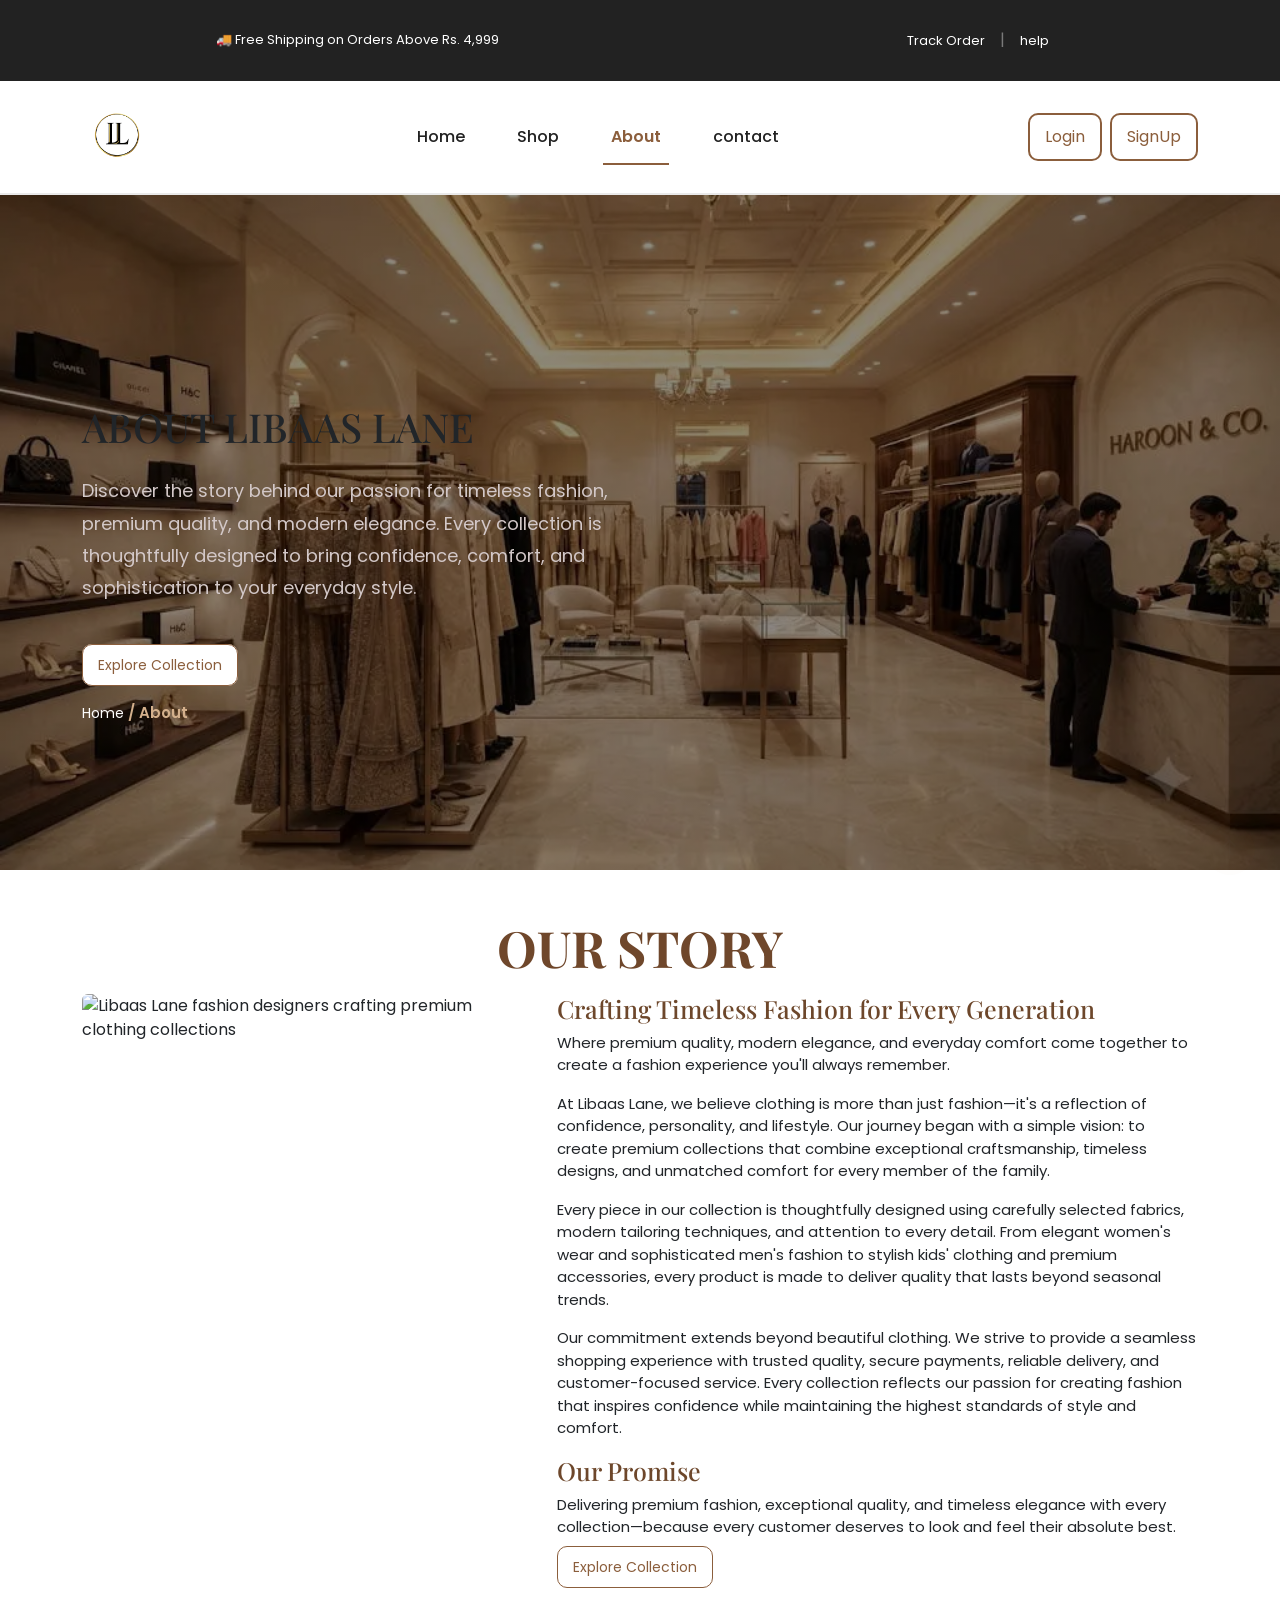
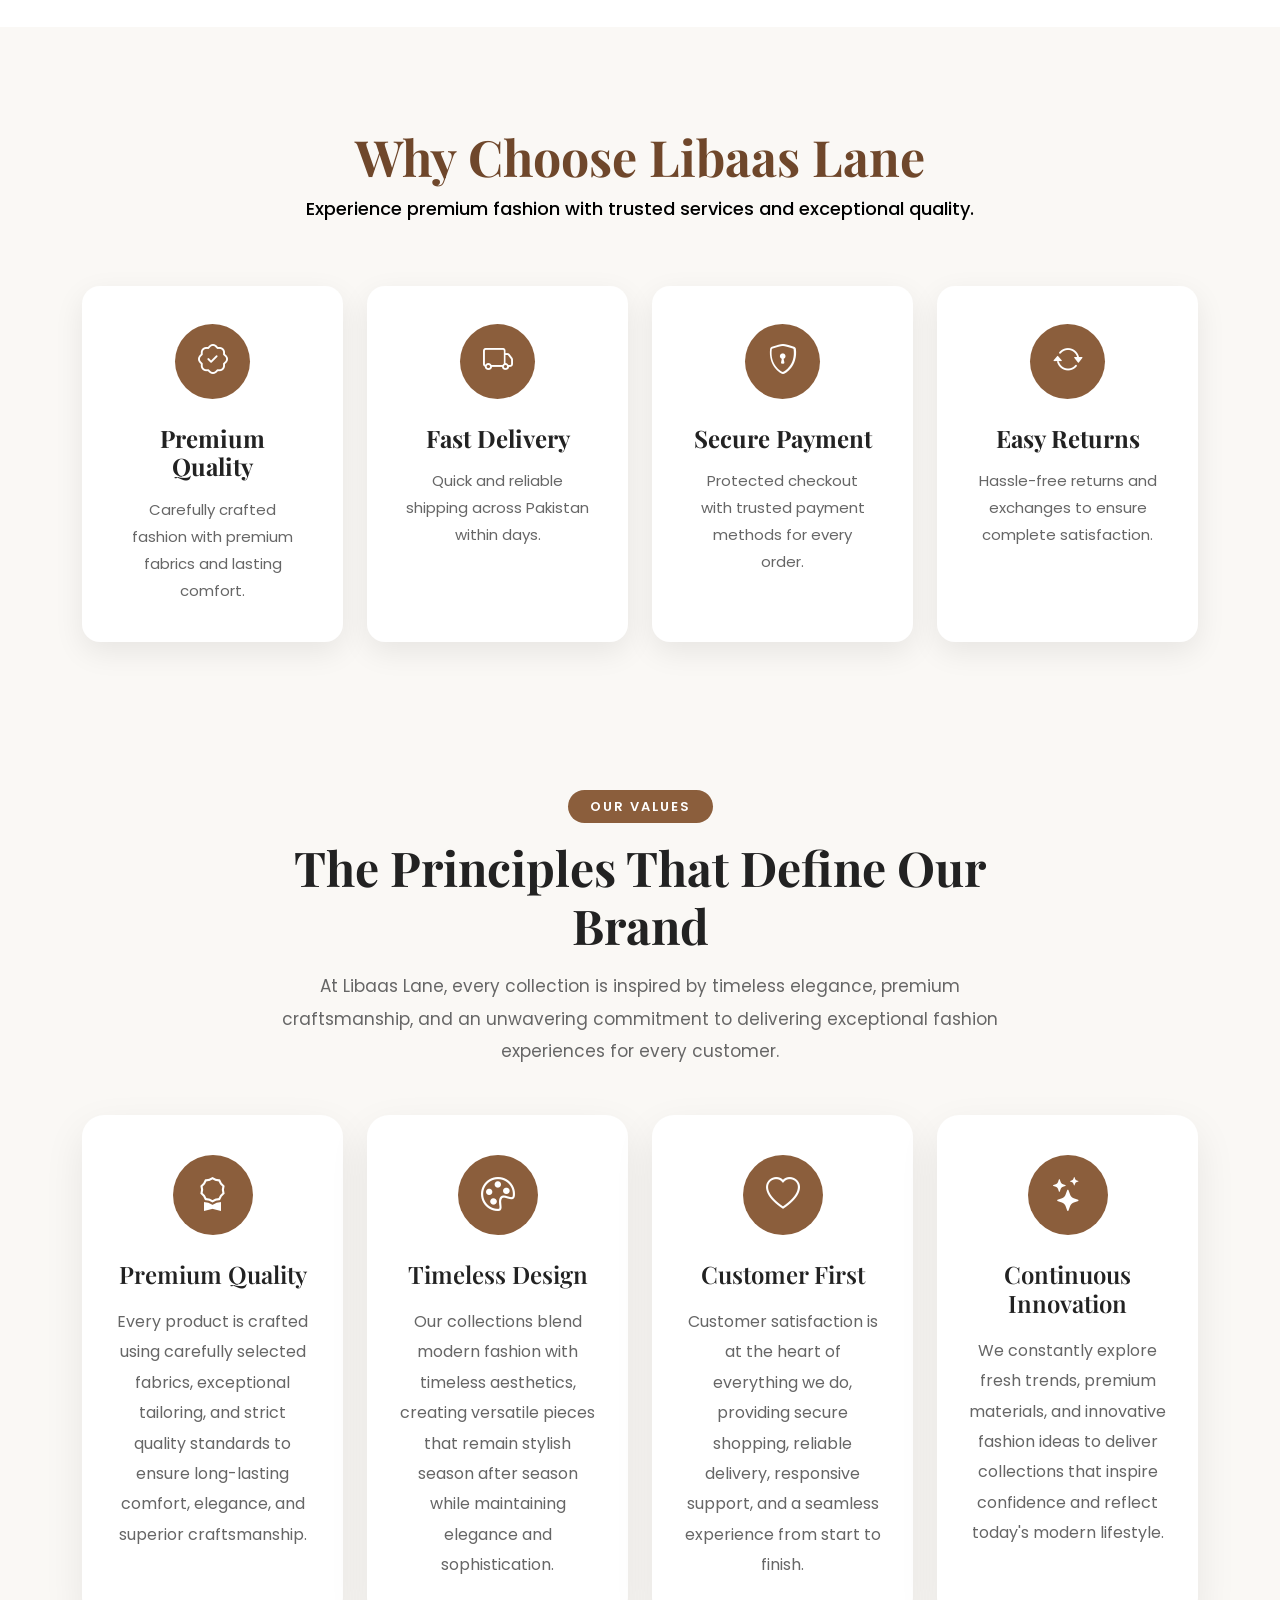
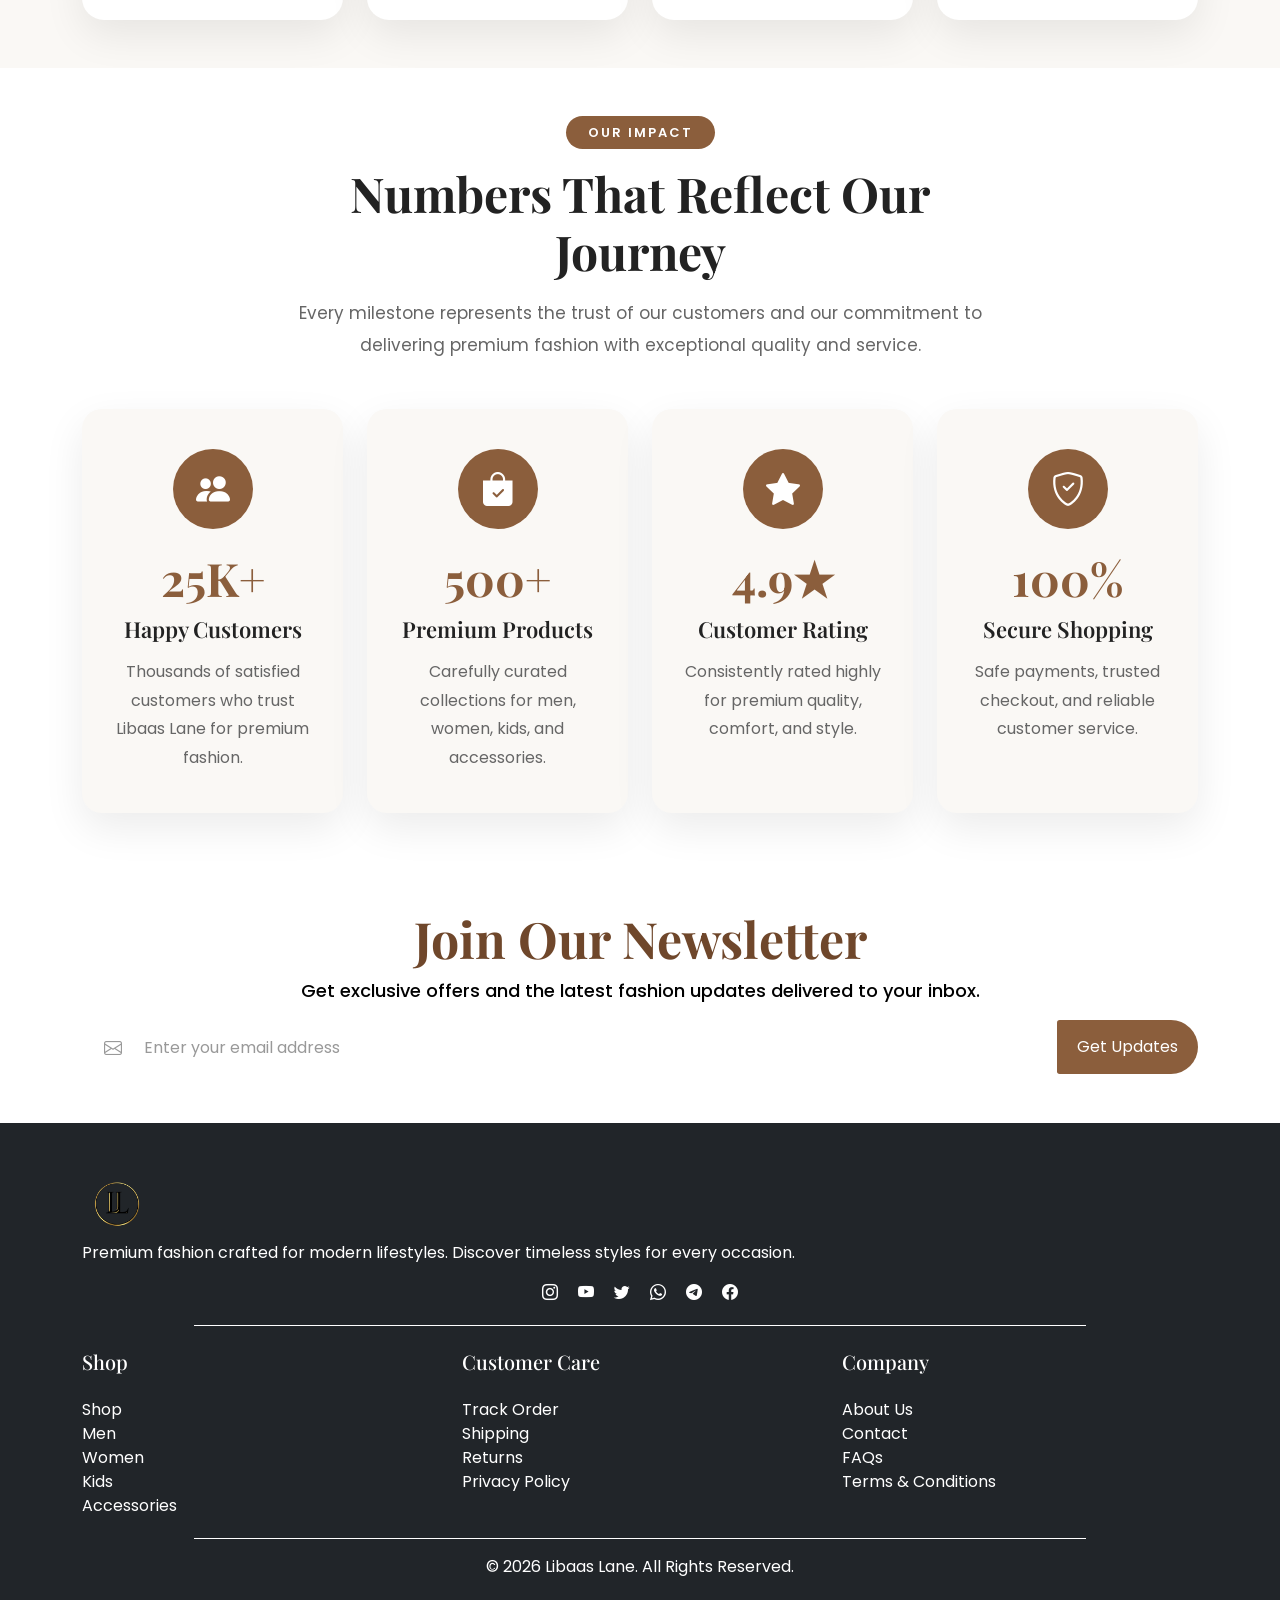
==== about.html @ 7b9d396a "steps Component Y" ====
<!DOCTYPE html>
<html lang="en">

<head>
    <meta charset="UTF-8">
    <meta name="viewport" content="width=device-width, initial-scale=1.0">
    <title>About Us | Libaas Lane - Premium Fashion Story</title>
    <meta name="description"
        content="Learn the story behind Libaas Lane - our commitment to premium quality, timeless design, and exceptional fashion for men, women, and kids.">
    <meta name="robots" content="index, follow">
    <link rel="canonical" href="https://www.libaaslane.com/about.html">

    <!-- Open Graph -->
    <meta property="og:type" content="website">
    <meta property="og:site_name" content="Libaas Lane">
    <meta property="og:title" content="About Us | Libaas Lane - Premium Fashion Story">
    <meta property="og:description"
        content="Learn the story behind Libaas Lane - our commitment to premium quality, timeless design, and exceptional fashion for men, women, and kids.">
    <meta property="og:url" content="https://www.libaaslane.com/about.html">
    <meta property="og:image" content="https://www.libaaslane.com/images/about-story.jpg">

    <!-- Twitter Card -->
    <meta name="twitter:card" content="summary_large_image">
    <meta name="twitter:title" content="About Us | Libaas Lane - Premium Fashion Story">
    <meta name="twitter:description"
        content="Learn the story behind Libaas Lane - our commitment to premium quality, timeless design, and exceptional fashion.">
    <meta name="twitter:image" content="https://www.libaaslane.com/images/about-story.jpg">

    <meta name="theme-color" content="#8B5E3C">

    <link rel="preconnect" href="https://fonts.googleapis.com">
    <link rel="preconnect" href="https://fonts.gstatic.com" crossorigin>
    <link rel="preconnect" href="https://cdn.jsdelivr.net">
    <link rel="preconnect" href="https://code.jquery.com">
    <link rel="shortcut icon" href="images/favicon.webp" type="image/webp">


    <link rel="preload" href="bootstrap/bootstrap.min.css" as="style" onload="this.onload=null;this.rel='stylesheet'">

    <link rel="preload" href="css/style.css" as="style" onload="this.onload=null;this.rel='stylesheet'">

    <link rel="preload" href="css/media.css" as="style" onload="this.onload=null;this.rel='stylesheet'">

    <link rel="preload" href="https://cdn.jsdelivr.net/npm/bootstrap-icons@1.13.1/font/bootstrap-icons.min.css"
        as="style" onload="this.onload=null;this.rel='stylesheet'">

    <noscript>
        <link rel="stylesheet" href="bootstrap/bootstrap.min.css">
        <link rel="stylesheet" href="css/style.css">
        <link rel="stylesheet" href="css/media.css">
        <link rel="stylesheet" href="https://cdn.jsdelivr.net/npm/bootstrap-icons@1.13.1/font/bootstrap-icons.min.css">
    </noscript>
    <link
        href="https://fonts.googleapis.com/css2?family=Playfair+Display:wght@600;700;800&family=Poppins:wght@300;400;500;600;700&display=swap"
        rel="stylesheet">

    <script type="application/ld+json">
    {
      "@context": "https://schema.org",
      "@type": "BreadcrumbList",
      "itemListElement": [
        { "@type": "ListItem", "position": 1, "name": "Home", "item": "https://www.libaaslane.com/index.html" },
        { "@type": "ListItem", "position": 2, "name": "About", "item": "https://www.libaaslane.com/about.html" }
      ]
    }
    </script>
</head>

<body>
    <header>
        <div class="container-fluid topbar">
            <div class="row">
                <div class="col-12">
                    <div class="d-flex justify-content-around align-items-center">
                        <div>
                            <p>🚚 Free Shipping on Orders Above Rs. 4,999</p>
                        </div>
                        <div>
                            <a href="#">Track Order</a><span>|</span><a href="#">help</a>
                        </div>
                    </div>
                </div>
            </div>
        </div>
        <nav class="navbar navbar-expand-lg py-3 navbar-light">
            <div class="container">
                <a class="navbar-brand" href="#hero">
                    <img width="600" height="600" src="images/logo.webp" loading="eager" fetchpriority="high"
                        decoding="async" alt="Libaas Lane logo" class="logo">
                </a>
                <button class="navbar-toggler" type="button" data-bs-target="#menu" data-bs-toggle="collapse"
                    aria-controls="menu" aria-expanded="false" aria-label="Toggle navigation">
                    <span class="navbar-toggler-icon"></span>
                </button>
                <div class="collapse navbar-collapse" id="menu">
                    <ul class="navbar-nav mx-auto">
                        <li class="nav-item"><a class="nav-link nav-a" href="index.html">Home</a></li>
                        <li class="nav-item"><a class="nav-link nav-a" href="Shop.html">Shop</a></li>
                        <li class="nav-item"><a class="nav-link nav-a active" href="about.html">About</a></li>
                                       <li class="nav-item"><a class="nav-link nav-a" href="contact.html">contact</a></li>

                    </ul>
                                        <div class="d-flex gap-2 mt-lg-0 mt-3">
                        <button data-bs-target="#login" data-bs-toggle="modal" type="button"
                            class="btn-outline">Login</button>
                        <button data-bs-target="#signup" data-bs-toggle="modal" type="button"
                            class="btn-outline">SignUp</button>
                    </div>
                </div>
            </div>
        </nav>
    </header>
    <section class="about-hero-sec" id="hero">
        <div class="about-hero-bg  container-fluid">
            <div class="container">
                <div class="row">
                    <div class="col-lg-6 col-12 mt-md-5 text-lg-start text-center">
                        <h1 class="mt-md-3">ABOUT LIBAAS LANE</h1>
                        <p class="mt-md-4 text-black">
                            Discover the story behind our passion for timeless fashion, premium quality, and modern
                            elegance. Every collection is thoughtfully designed to bring confidence, comfort, and
                            sophistication to your everyday style.</p>
                        <div class="gap-4 mt-md-5 mb-lg-4">
                            <a href="shop.html#products" class="excoll">Explore Collection</a>
                        </div>
                        <div class="mt-3">
                            <a href="index.html" class="text-white">Home</a>
                            <span class="bshop">/</span>
                            <span class="active bshop">About</span>
                        </div>
                    </div>
                </div>
            </div>
        </div>
    </section>
    <section class="about-story container-fluid py-5">
        <div class="container">
            <div class="row">
                <div class="col-12">
                    <h2 class="sec-h mb-3">OUR STORY</h2>
                </div>
            </div>
            <div class="row g-4">
                <div class="col-md-5 col-12">
                    <div>
                        <img width="600" height="600" src="images/about-story.jpg" loading="lazy" decoding="async"
                            class="img-fluid rounded-2"
                            alt="Libaas Lane fashion designers crafting premium clothing collections">
                    </div>
                </div>
                <div class="col-md-7 col-12 about-story-text text-md-start text-center">
                    <h3>Crafting Timeless Fashion for Every Generation</h3>
                    <p>Where premium quality, modern elegance, and everyday comfort come together to create a fashion
                        experience you'll always remember.</p>
                    <p class="about-story-para-1 mb-3">At Libaas Lane, we believe clothing is more than just
                        fashion—it's a reflection of confidence, personality, and lifestyle. Our journey began with a
                        simple vision: to create premium collections that combine exceptional craftsmanship, timeless
                        designs, and unmatched comfort for every member of the family.</p>
                    <p class="about-story-para-2 mb-3">Every piece in our collection is thoughtfully designed using
                        carefully selected fabrics, modern tailoring techniques, and attention to every detail. From
                        elegant women's wear and sophisticated men's fashion to stylish kids' clothing and premium
                        accessories, every product is made to deliver quality that lasts beyond seasonal trends.</p>
                    <p class="about-story-para-3 mb-3">Our commitment extends beyond beautiful clothing. We strive to
                        provide a seamless shopping experience with trusted quality, secure payments, reliable delivery,
                        and customer-focused service. Every collection reflects our passion for creating fashion that
                        inspires confidence while maintaining the highest standards of style and comfort.</p>
                    <div class="high-about-story">
                        <h3>Our Promise</h3>
                        <p>Delivering premium fashion, exceptional quality, and timeless elegance with every
                            collection—because every customer deserves to look and feel their absolute best.</p>
                        <a class="excoll" href="Shop.html#products">Explore Collection</a>
                    </div>
                </div>
            </div>
        </div>
    </section>
    <section class="container-fluid w-c-us">
        <div class="container">

            <div class="row">
                <div class="col-12 text-center mb-5">
                    <h2 class="sec-h">Why Choose Libaas Lane</h2>
                    <p class="sec-sbt">
                        Experience premium fashion with trusted services and exceptional quality.
                    </p>
                </div>
            </div>

            <div class="row gx-4">

                <div class="col-lg-3 col-md-6 col-12">
                    <div class="card why-card h-100">
                        <div class="card-body">
                            <div class="icon-box">
                                <i class="bi bi-patch-check"></i>
                            </div>
                            <h3 class="card-title">Premium Quality</h3>
                            <p class="card-text">
                                Carefully crafted fashion with premium fabrics and lasting comfort.
                            </p>
                        </div>
                    </div>
                </div>

                <div class="col-lg-3 col-md-6 col-12">
                    <div class="card why-card h-100">
                        <div class="card-body">
                            <div class="icon-box">
                                <i class="bi bi-truck"></i>
                            </div>
                            <h3 class="card-title">Fast Delivery</h3>
                            <p class="card-text">
                                Quick and reliable shipping across Pakistan within days.
                            </p>
                        </div>
                    </div>
                </div>

                <div class="col-lg-3 col-md-6 col-12">
                    <div class="card why-card h-100">
                        <div class="card-body">
                            <div class="icon-box">
                                <i class="bi bi-shield-lock"></i>
                            </div>
                            <h3 class="card-title">Secure Payment</h3>
                            <p class="card-text">
                                Protected checkout with trusted payment methods for every order.
                            </p>
                        </div>
                    </div>
                </div>

                <div class="col-lg-3 col-md-6 col-12">
                    <div class="card why-card h-100">
                        <div class="card-body">
                            <div class="icon-box">
                                <i class="bi bi-arrow-repeat"></i>
                            </div>
                            <h3 class="card-title">Easy Returns</h3>
                            <p class="card-text">
                                Hassle-free returns and exchanges to ensure complete satisfaction.
                            </p>
                        </div>
                    </div>
                </div>

            </div>

        </div>
    </section>
    <!-- =========================
        OUR VALUES
========================= -->

    <section class="our-values py-5">

        <div class="container">

            <!-- Heading -->

            <div class="row mb-5 text-center">

                <div class="col-lg-8 mx-auto">

                    <span class="badge values-badge">
                        OUR VALUES
                    </span>

                    <h2 class="values-heading mt-3">
                        The Principles That Define Our Brand
                    </h2>

                    <p class="values-text mt-3">
                        At Libaas Lane, every collection is inspired by timeless elegance,
                        premium craftsmanship, and an unwavering commitment to delivering
                        exceptional fashion experiences for every customer.
                    </p>

                </div>

            </div>

            <!-- Cards -->

            <div class="row g-4">

                <!-- Card 1 -->

                <div class="col-lg-3 col-md-6">

                    <div class="value-card text-center h-100">

                        <div class="value-icon">
                            <i class="bi bi-award"></i>
                        </div>

                        <h4>
                            Premium Quality
                        </h4>

                        <p>
                            Every product is crafted using carefully selected fabrics,
                            exceptional tailoring, and strict quality standards to ensure
                            long-lasting comfort, elegance, and superior craftsmanship.
                        </p>

                    </div>

                </div>

                <!-- Card 2 -->

                <div class="col-lg-3 col-md-6">

                    <div class="value-card text-center h-100">

                        <div class="value-icon">
                            <i class="bi bi-palette"></i>
                        </div>

                        <h4>
                            Timeless Design
                        </h4>

                        <p>
                            Our collections blend modern fashion with timeless aesthetics,
                            creating versatile pieces that remain stylish season after season
                            while maintaining elegance and sophistication.
                        </p>

                    </div>

                </div>

                <!-- Card 3 -->

                <div class="col-lg-3 col-md-6">

                    <div class="value-card text-center h-100">

                        <div class="value-icon">
                            <i class="bi bi-heart"></i>
                        </div>

                        <h4>
                            Customer First
                        </h4>

                        <p>
                            Customer satisfaction is at the heart of everything we do,
                            providing secure shopping, reliable delivery, responsive support,
                            and a seamless experience from start to finish.
                        </p>

                    </div>

                </div>

                <!-- Card 4 -->

                <div class="col-lg-3 col-md-6">

                    <div class="value-card text-center h-100">

                        <div class="value-icon">
                            <i class="bi bi-stars"></i>
                        </div>

                        <h4>
                            Continuous Innovation
                        </h4>

                        <p>
                            We constantly explore fresh trends, premium materials, and
                            innovative fashion ideas to deliver collections that inspire
                            confidence and reflect today's modern lifestyle.
                        </p>

                    </div>

                </div>

            </div>

        </div>

    </section>
    <section class="stats-sec py-5">

        <div class="container">

            <div class="row mb-5 text-center">

                <div class="col-lg-8 mx-auto">

                    <span class="badge stats-badge">
                        OUR IMPACT
                    </span>

                    <h2 class="stats-heading mt-3">
                        Numbers That Reflect Our Journey
                    </h2>

                    <p class="stats-text mt-3">
                        Every milestone represents the trust of our customers and our commitment
                        to delivering premium fashion with exceptional quality and service.
                    </p>

                </div>

            </div>

            <div class="row g-4">

                <!-- Card 1 -->

                <div class="col-lg-3 col-md-6">

                    <div class="stats-card text-center">

                        <i class="bi bi-people-fill"></i>

                        <h2>25K+</h2>

                        <h5>Happy Customers</h5>

                        <p>
                            Thousands of satisfied customers who trust Libaas Lane for premium fashion.
                        </p>

                    </div>

                </div>

                <!-- Card 2 -->

                <div class="col-lg-3 col-md-6">

                    <div class="stats-card text-center">

                        <i class="bi bi-bag-check-fill"></i>

                        <h2>500+</h2>

                        <h5>Premium Products</h5>

                        <p>
                            Carefully curated collections for men, women, kids, and accessories.
                        </p>

                    </div>

                </div>

                <!-- Card 3 -->

                <div class="col-lg-3 col-md-6">

                    <div class="stats-card text-center">

                        <i class="bi bi-star-fill"></i>

                        <h2>4.9★</h2>

                        <h5>Customer Rating</h5>

                        <p>
                            Consistently rated highly for premium quality, comfort, and style.
                        </p>

                    </div>

                </div>

                <!-- Card 4 -->

                <div class="col-lg-3 col-md-6">

                    <div class="stats-card text-center">

                        <i class="bi bi-shield-check"></i>

                        <h2>100%</h2>

                        <h5>Secure Shopping</h5>

                        <p>
                            Safe payments, trusted checkout, and reliable customer service.
                        </p>

                    </div>

                </div>

            </div>

        </div>

    </section>
    <section class="container-fluid newsletter py-5">
        <div class="container">
            <div class="row">
                <div class="col-12">
                    <h2 class="sec-h">Join Our Newsletter</h2>
                    <p class="sec-sbt">Get exclusive offers and the latest
                        fashion updates delivered to your inbox.</p>
                </div>
            </div>
            <div class="row">
                <div class="col-12 text-center">
                    <div class="newsletter-input">
                        <form action="#">
                            <i class="bi bi-envelope" aria-hidden="true"></i>
                            <input type="email" name="email" id="newsletteremail"
                                placeholder="Enter your email address">
                            <button type="submit">Get Updates</button>
                        </form>
                    </div>
                </div>
            </div>
        </div>
    </section>
    <!-- Back To Top Button -->
    <button id="backToTop" type="button" aria-label="Back to top">
        <i class="bi bi-arrow-up" aria-hidden="true"></i>
    </button>
    <footer class="container-fluid foot py-5 bg-dark">
        <div class="container">
            <div class="row align-items-center">
                <div class="col-12">
                    <img width="600" height="600" fetchpriority="high" loading="eager" decoding="async" src="images/logo.webp" class="logo"
                        alt="Libaas Lane logo">
                </div>
                <div class="col-12">
                    <p class="text-white">Premium fashion crafted for modern lifestyles.
                        Discover timeless styles for every occasion.</p>
                </div>
                <div class="col-12 text-center">
                    <i class="bi bi-instagram text-white mx-2" aria-hidden="true"></i>
                    <i class="bi bi-youtube text-white mx-2" aria-hidden="true"></i>
                    <i class="bi bi-twitter text-white mx-2" aria-hidden="true"></i>
                    <i class="bi bi-whatsapp text-white mx-2" aria-hidden="true"></i>
                    <i class="bi bi-telegram text-white mx-2" aria-hidden="true"></i>
                    <i class="bi bi-facebook text-white mx-2" aria-hidden="true"></i>
                </div>

            </div>
            <div class="hr"></div>
            <div class="row">
                <div class="col-lg-4 col-md-6 col-12 text-md-start text-center">
                    <div class="foot-main text-white mt-4">
                        <h5 class="mb-4">Shop</h5>
                        <a href="Shop.html" class="nav-link">Shop</a>
                        <a href="Shop.html#men" class="nav-link">Men </a>
                        <a href="Shop.html#women" class="nav-link">Women </a>
                        <a href="Shop.html#kids" class="nav-link">Kids </a>
                        <a href="Shop.html#accessories" class="nav-link">Accessories </a>
                    </div>
                </div>
                <div class="col-lg-4 col-md-6 col-12 text-md-start text-center">
                    <div class="foot-main text-white mt-4">
                        <h5 class="mb-4">Customer Care</h5>
                        <a href="#" class="nav-link">Track Order </a>
                        <a href="#" class="nav-link">Shipping </a>
                        <a href="#" class="nav-link">Returns </a>
                        <a href="#" class="nav-link">Privacy Policy </a>
                    </div>
                </div>
                <div class="col-lg-4 col-md-6 col-12 text-md-start text-center">
                    <div class="foot-main text-white mt-4">
                        <h5 class="mb-4">Company</h5>
                        <a href="about.html" class="nav-link">About Us</a>
                        <a href="contact.html" class="nav-link">Contact</a>
                        <a href="#" class="nav-link">FAQs</a>
                        <a href="#" class="nav-link">Terms & Conditions</a>
                    </div>
                </div>
            </div>
            <div class="hr"></div>
            <div class="row">
                <div class="col-12 text-white text-center mt-3">© 2026 Libaas Lane. All Rights Reserved.</div>
            </div>
        </div>
    </footer>
    <div class="modal" id="login">
        <div class="modal-dialog">
            <div class="modal-content">
                <div class="modal-header">
                    <h4 class="text-center modal-head">Login to Your Account </h4>
                    <button class="btn-close btn-login-close" data-bs-dismiss="modal" aria-label="Close"></button>
                </div>
                <div class="modal-body">
                    <div class="d-flex flex-column justify-content-center align-items-center">
                        <div>
                            <img width="600" height="600" fetchpriority="high" src="images/logo.webp" loading="eager" decoding="async"
                                alt="Libaas Lane logo" class="logo">
                        </div>
                        <h3 class="heading"> Welcome Back 👋</h3>
                        <p class="sbt">Sign in to continue shopping</p>
                    </div>
                    <form action="#">
                        <div class="mb-4">
                            <label for="email" class="form-label">Email Address</label>
                            <div class="input-group">
                                <span class="input-group-text"><i class="input-icon bi bi-envelope-fill"></i></span>
                                <input type="email" name="email" id="email" class="form-control"
                                    placeholder="your@email.com" required>
                            </div>
                        </div>
                        <div class="mb-4">
                            <label for="password" class="form-label">Password</label>
                            <div class="input-group">
                                <span class="input-group-text"><i class="input-icon bi bi-lock-fill"></i></span>
                                <input type="password" name="password" id="password" class="form-control"
                                    placeholder="***************" required>
                                <a href="#" class="input-group-text"><i class="input-icon bi bi-eye"></i></a>
                            </div>
                        </div>
                        <div class="loginline d-flex justify-content-between">
                            <div class="form-check mb-4 d-flex align-items-center gap-2">
                                <input type="checkbox" name="remember" id="remember" class="form-check-input">
                                <label for="remember" class="form-check-label">Remember me</label>
                            </div>
                            <a href="#" class="text-decoration-none">Forgot Password?</a>
                        </div>
                        <button class="w-100 mb-4 loginbtn" type="submit">Login</button>
                        <div class="d-flex justify-content-center"><span class="orline">────────────────</span>
                            <p class="or">OR</p> <span class="orline">────────────────</span>
                        </div>
                        <div class="">
                            <button class="w-100 mb-2 googlebtn position-relative"><i
                                    class="bi bi-google me-2 position-absolute google-icon"></i>Continue with <span
                                    class="google-1">G</span><span class="google-2">o</span><span
                                    class="google-3">o</span><span class="google-4">g</span><span
                                    class="google-5">l</span><span class="google-6">e</span></button>
                        </div>
                        <button class="w-100 mb-4 facebookbtn position-relative  btn btn-primary"><i
                                class="bi bi-facebook me-2 position-absolute facebook-icon"></i>Continue with
                            Facebook</button>
                        <div class="d-flex gap-2">
                            <p>Don't have an account?</p> <a class="text-decoration-none" href="#"
                                data-bs-toggle="modal" data-bs-target="#signup">Register</a>
                        </div>
                    </form>
                </div>
            </div>
        </div>
    </div>
    <div class="modal" id="signup">
        <div class="modal-dialog">
            <div class="modal-content">
                <div class="modal-header">
                    <h4 class="text-center modal-head">Register Your Account </h4>
                    <button class="btn-close btn-login-close" data-bs-dismiss="modal" aria-label="Close"></button>
                </div>
                <div class="modal-body">
                    <div class="d-flex flex-column justify-content-center align-items-center">
                        <div>
                            <img width="600" height="600" src="images/logo.webp" loading="eager" fetchpriority="high" decoding="async"
                                alt="Libaas Lane logo" class="logo">
                        </div>
                        <h3 class="heading">👤 Welcome to Libaas Lane</h3>
                        <p class="sbt">Create your account to start shopping.</p>
                    </div>
                    <form action="#">
                        <div class="mb-4">
                            <label for="name" class="form-label">Full Name</label>
                            <input type="text" name="name" id="name" class="form-control"
                                placeholder="Enter Your Full Name" required>
                        </div>
                        <div class="mb-4">
                            <label for="email1" class="form-label">Email Address</label>
                            <div class="input-group">
                                <span class="input-group-text"><i class="input-icon bi bi-envelope-fill"></i></span>
                                <input type="email" name="email" id="email1" class="form-control"
                                    placeholder="your@email.com" required>
                            </div>
                        </div>
                        <div class="mb-4">

                            <label for="password-signup" class="form-label">Password</label>

                            <div class="input-group">

                                <input type="password" name="password" id="password-signup" class="form-control"
                                    placeholder="Enter Your Password" required>

                                <a href="#" class="input-group-text"><i class="input-icon bi bi-eye"></i></a>

                            </div>

                            <label for="passwordconfirm" class="form-label">Password</label>

                            <div class="input-group">

                                <input type="password" name="password" id="passwordconfirm" class="form-control"
                                    placeholder="Re-enter Your Password" required>

                                <a href="#" class="input-group-text"><i class="input-icon bi bi-eye"></i></a>

                            </div>

                        </div>
                        <div class="loginline d-flex justify-content-between">
                            <div class="form-check mb-4 d-flex gap-2">
                                <input type="checkbox" name="remember" id="agree" class="form-check-input">
                                <label for="agree" class="form-check-label">I agree to the Terms & Conditions </label>
                            </div>
                            <a href="#" class="text-decoration-none">Forgot Password?</a>
                        </div>
                        <button class="w-100 mb-4 signupbtn" type="submit">Create Account</button>
                        <div class="d-flex justify-content-center"><span class="orline">──────</span>
                            <p class="or">OR Continue With</p> <span class="orline">──────</span>
                        </div>
                        <div>
                            <button class="w-100 mb-2 googlebtn position-relative"><i
                                    class="bi bi-google me-2 position-absolute google-icon"></i> Create Account <span
                                    class="google-1">G</span><span class="google-2">o</span><span
                                    class="google-3">o</span><span class="google-4">g</span><span
                                    class="google-5">l</span><span class="google-6">e</span></button>
                        </div>
                        <button class="w-100 mb-4 facebookbtn position-relative  btn btn-primary"><i
                                class="bi bi-facebook me-2 position-absolute facebook-icon"></i>Continue with
                            Facebook</button>
                        <div class="d-flex gap-2">
                            <p> Already have an account?</p> <a class="text-decoration-none" href="#"
                                data-bs-toggle="modal" data-bs-target="#login">Sign in</a>
                        </div>
                    </form>
                </div>
            </div>
        </div>
    </div>
    <script src="https://code.jquery.com/jquery-3.7.1.min.js"></script>
    <script defer src="bootstrap/bootstrap.bundle.min.js"></script>
    <script defer src="jquery.js"></script>
</body>

</html>
---- css/style.css ----
*{margin:0;padding:0;box-sizing:border-box}
@font-face {font-family: 'Poppins';src: url('../fonts/Poppins-Regular.woff2')format('woff2');font-display: swap !important;}
h1,h2,h3,h4,h5,h6{font-family:'Playfair Display',serif}
html{scrollbar-width:thin;scrollbar-color:#8B5E3C #ffff}
::-webkit-scrollbar-thumb{color:#8B5E3C;border-radius:20px}
body{font-family:'Poppins',sans-serif;overflow-x:hidden;width:100%}
.topbar{background-color:#222222;color:white;padding:15px 20px}
.topbar a{color:white;text-decoration:none;transition:.35s ease;padding:0 15px;font-size:13px}
.topbar p{margin-top:15px;font-size:13px}
.topbar span{color:rgba(255,255,255,0.4)}
.navbar{background:#fff;border-bottom:2px solid #EAEAEA}
.logo{width:70px;user-select:none}
.nav-a{position:relative}
.nav-a::after{content:"";position:absolute;left:0;bottom:-8px;width:0;height:2px;background:#8B5E3C;transition:.35s ease}
.nav-a:hover::after{width:100%}
.nav-a.active::after{width:100%}
.nav-a{font-family:"Poppins",sans-serif !important;font-size:16px !important;font-weight:500 !important;color:#222222 !important;margin:0 18px !important;transition:.35s ease !important}
.nav-a:hover{color:#8B5E3C !important}
.nav-a.active{color:#8B5E3C !important;font-weight:600 !important}
.btn-outline{color:#8B5E3C !important;border:2px solid #8B5E3C;padding:10px 15px;background-color:transparent;border-radius:10px;transition:.35s ease}
.btn-outline:hover{background-color:#8B5E3C !important;color:white !important}
.hero-sec{background-color:transparent}
.hero-bg{height: clamp(180px, 56.25vw, 675px); width: 100%; background-image:linear-gradient(rgba(0,0,0,.45),rgba(0,0,0,.45)),url("../images/hero.webp");padding-top:200px;background-position:center;background-repeat:no-repeat;background-size:cover;aspect-ratio:16 / 9}
.hero-bg span{color:#8B5E3C;font-size:14px;font-weight:600;letter-spacing:3px;text-transform:uppercase}
.hero-bg h2{font-size:60px;font-weight:700;color:#222222;line-height:1.1}
.hero-bg p{font-size:18px;color:#666666 !;line-height:1.8}
.about-hero-sec{background-color:transparent}
.about-hero-bg{height: clamp(180px, 56.25vw, 675px); width: 100%; background-image:linear-gradient(rgba(0,0,0,.45),rgba(0,0,0,.45)),url("../images/about-hero.webp");background-position:center;background-repeat:no-repeat;background-size:cover;min-height:50vh;display:flex;align-items:center}
.contact-hero-bg{height: clamp(180px, 56.25vw, 675px); width: 100%; background-image:linear-gradient(rgba(0,0,0,.45),rgba(0,0,0,.45)),url("../images/contact-hero.webp")}
.about-hero-bg h2{font-size:60px;font-weight:700;color:#ffffff;line-height:1.1}
.about-hero-bg p{font-size:18px;color:#d3c8c8 !important;line-height:1.8}
.shopnow{background-color:#8B5E3C;padding:10px 15px;border-radius:10px;border:none;color:#FFFFFF;transition:.35s ease}
.shopnow:hover{Background:#6F472B}
.shopnowindex{background-color:#8B5E3C;padding:10px 15px;border-radius:10px;border:none;color:#FFFFFF;transition:.35s ease}
.shopnowindex:hover{Background:#6F472B}
.excoll{background-color:transparent;border:1px solid #8B5E3C;background-color:white;color:#8B5E3C;padding:10px 15px !important;border-radius:10px;transition:.35s ease}
.excoll:hover{background-color:#8B5E3C;color:#FFFFFF}
.sec-h{font-size:50px;color:#6F472B;text-align:center;font-weight:700}
.sec-sbt{color:black;font-size:18px;font-weight:500;text-align:center}
@media (min-width:280px) and (max-width:767px){.sec-h{font-size:32px}
.sec-sbt{font-size:15px}
}
.s-b-c-main img{width:100%;height:auto;aspect-ratio:4/5;object-fit:cover;transition:.35s ease}
.s-b-c-main:hover img{transform:scale(1.08)}
@media (min-width:280px) and (max-width:540px){.s-b-c-main h3{font-size:12px}
.s-b-c-main p{font-size:11px}
}
.fp-card{overflow:hidden}
.fp-main{position:relative}
.fp-main img{width:100%;height:auto;aspect-ratio:1/1;object-fit:cover;transition:.35s ease}
.fp-card:hover img{transform:scale(1.08)}
.fp-b{position:absolute;top:15px;left:15px}
.product-card{overflow:hidden}
.product-main{position:relative}
.product-main img{width:100%;height:auto;aspect-ratio:1/1;object-fit:cover;transition:.35s ease}
.product-card:hover img{transform:scale(1.08)}
.product-b{position:absolute;top:15px;left:15px}
.whislist{position:absolute;top:15px;right:15px}
.adtocart{background-color:#8B5E3C;color:#FFFFFF;padding:10px 15px;border-radius:10px;border:none}
.adtocart:hover{background-color:#6F472B;color:#FFFFFF}
.padtocart{background-color:#8B5E3C;color:#FFFFFF;padding:10px 15px;border-radius:10px;border:none}
.padtocart:hover{background-color:#6F472B;color:#FFFFFF}
.fp-card h3{font-size:25px;margin-top:10px}
.product-card h3{font-size:20px;margin-top:10px}
.promo-banner{height: clamp(180px, 56.25vw, 675px); width: 100%; background-image:linear-gradient(rgba(0,0,0,.45),rgba(0,0,0,.45)),url("../images/banner.webp");background-position:center;background-repeat:no-repeat;background-size:cover;aspect-ratio:16 / 9;display:flex;align-items:center;justify-content:center;text-align:center}
.promo-content h2{font-family:"Playfair Display",serif;color:white;font-size:55px}
.promo-content p{color:white;font-size:18px}
.promo-btn{background:#8B5E3C;color:white;padding:12px 35px;border-radius:50px;text-decoration:none}
.w-c-us{padding:100px 0;background:#FAF8F5}
.why-card{border:none !important;border-radius:18px !important;padding:18px;width:100%;background:#FFFFFF;box-shadow:0 10px 30px rgba(0,0,0,.08);transition:.35s ease}
.why-card:hover{transform:translateY(-10px);box-shadow:0 20px 40px rgba(0,0,0,.12)}
.why-card .card-body{text-align:center;padding:20px}
.icon-box{width:75px;height:75px;background:#8B5E3C;border-radius:50%;display:flex;justify-content:center;align-items:center;margin:0 auto 25px;transition:.35s ease}
.why-card:hover .icon-box{background:#6F472B}
.icon-box i{color:#FFFFFF;font-size:30px}
.why-card .card-title{font-size:24px;font-weight:700;color:#222222;margin-bottom:15px}
.why-card .card-text{font-size:15px;color:#666666;line-height:1.8;margin:0}
.newsletter-input{position:relative;width:100%}
#newsletteremail{box-sizing: border-box; height:55px;border-radius:50px;width:100%;padding:0 60px;border:2px solid transparent;color:#222222}
#newsletteremail::placeholder{color:#999999}
#newsletteremail:focus{border-color:#D4B08C;box-shadow:0 0 0 4px rgba(139,94,60,.12);outline:none}
.newsletter-input i{position:absolute;left:22px;top:50%;transform:translateY(-50%);color:#999999;font-size:18px}
.newsletter-input button{position:absolute;right:0px;padding:15px 20px;background-color:#8B5E3C;color:white;border-radius:5px 50px 50px 5px;border:none}
.hr{background-color:white;height:1px;width:80%;margin:auto;margin-top:20px}
footer i{transition:.3s;cursor:pointer}
footer i:hover{color:#8B5E3C !important;transform:translateY(-3px)}
button,a{border-radius:8px;cursor:pointer}
.shop-banner{height: clamp(180px, 56.25vw, 675px); width: 100%; background-image:linear-gradient(rgba(0,0,0,.45),rgba(0,0,0,.45)),url("../images/shop\ banner.webp");aspect-ratio:16 / 9;background-repeat:no-repeat;background-size:cover}
.shop-main span{font-size:14px;color:#D4B08C;font-weight:600;text-transform:uppercase;letter-spacing:4px}
.shop-main h1{font-size:60px;color:white;font-weight:700;line-height:1.1}
.shop-main p{font-size:18px;font-weight:400;color:rgba(255,255,255,.85);line-height:1.8;max-width:650px}
.shop-main a{font-size:15px;font-weight:500;color:rgba(255,255,255,.8);text-decoration:none}
.bshop{color:#D4B08C;font-weight:600;font-size:15px}
.color{width:28px;height:28px;border-radius:50%;border:2px solid white}
.modalmain{cursor:pointer}
.product-modal{border:none;border-radius:25px;overflow:hidden;box-shadow:0 25px 70px rgba(0,0,0,.15);background:#fff}
.product-modal .modal-body{padding:35px}
.product-modal h2{font-family:"Playfair Display",serif;color:#222;font-weight:700}
.product-modal h3{color:#8B5E3C;font-weight:700}
.product-modal .carousel-inner{background:#F8F8F8;border-radius:18px}
.product-modal .carousel-item img{width:100%;aspect-ratio:1/1;object-fit:cover;transition:.35s ease;cursor:zoom-in}
a{text-decoration:none}
.product-modal .carousel-item:hover img{transform:scale(1.05)}
.product-modal .carousel-control-prev,.product-modal .carousel-control-next{width:45px;height:45px;background:rgba(255,255,255,.95);border-radius:50%;top:50%;transform:translateY(-50%);opacity:1}
.product-modal .carousel-control-prev{left:15px}
.product-modal .carousel-control-next{right:15px}
.product-modal .carousel-control-prev-icon,.product-modal .carousel-control-next-icon{filter:invert(1);width:18px;height:18px}
.product-modal .carousel-indicators{margin-bottom:0}
.product-modal .carousel-indicators button{width:10px;height:10px;border-radius:50%;background:#8B5E3C}
.product-modal .badge{font-size:13px;letter-spacing:1px;border-radius:50px}
.product-modal p{line-height:1.8}
.product-modal .btn-outline-dark{min-width:55px;border-radius:10px;transition:.35s}
.product-modal .btn-outline-dark:hover,.product-modal .btn-outline-dark.active{background:#8B5E3C;border-color:#8B5E3C;color:white}
.product-modal .color{width:34px;height:34px;border-radius:50%;cursor:pointer;border:3px solid white;box-shadow:0 0 0 1px #ddd;transition:.35s}
.product-modal .color:hover{transform:scale(1.15)}
.quantity-box{max-width:170px}
.quantity-box .form-control{text-align:center;font-weight:600;border-left:0;border-right:0;box-shadow:none}
.quantity-box .btn{width:48px}
.product-modal .shopnow{padding:14px;font-size:16px}
.product-modal .btn-dark{border-radius:10px;transition:.35s}
.product-modal .btn-dark:hover{background:#222;transform:translateY(-2px)}
.product-modal .row.text-center i{transition:.35s}
.product-modal .row.text-center div:hover i{transform:translateY(-5px)}
.product-modal .btn-close{font-size:14px}
.modal-dialog-scrollable .modal-body::-webkit-scrollbar{width:6px}
.modal-dialog-scrollable .modal-body::-webkit-scrollbar-thumb{background:#8B5E3C;border-radius:20px}
@media(max-width:991px){.product-modal .modal-body{padding:25px}
.product-modal h2{font-size:32px}
}
@media(max-width:767px){.product-modal .modal-body{padding:20px}
.product-modal h2{font-size:26px}
.product-modal h3{font-size:24px}
.product-modal p{font-size:14px}
.product-modal .carousel-item img{aspect-ratio:1/1}
.quantity-box{max-width:100%}
.product-modal .shopnow,.product-modal .btn-dark{padding:12px;font-size:14px}
.product-modal .row.text-center .col-4{margin-bottom:15px}
}
@media(max-width:320px){.product-modal .modal-body{padding:15px}
.product-modal h2{font-size:22px}
.product-modal h3{font-size:20px}
.product-modal p,.product-modal small{font-size:12px}
.product-modal .btn-outline-dark{min-width:45px;font-size:12px}
.product-modal .color{width:28px;height:28px}
.quantity-box .btn{width:40px}
.product-modal .shopnow,.product-modal .btn-dark{font-size:13px}
}
.product-thumb{width:100%;aspect-ratio:1/1;object-fit:cover;border-radius:12px;cursor:pointer;border:2px solid transparent;transition:.35s ease}
.product-thumb:hover{transform:translateY(-4px);border-color:#8B5E3C}
.product-thumb.active{border-color:#8B5E3C;box-shadow:0 0 0 3px rgba(139,94,60,.15)}
.shop-section{background:#faf8f5}
.filter-card{padding:5px}
.filter-card,.shop-section .card{border-radius:15px}
.filter-title{color:#8B5E3C;font-weight:700}
.filter-heading{font-weight:600;margin-bottom:12px}
.color{width:28px;height:28px;border-radius:50%;border:2px solid #ddd;display:inline-block;cursor:pointer}
.black{background:#000}
.white{background:#fff}
.brown{background:#8B5E3C}
.blue{background:#2f6fed}
.form-control,.form-select{height:50px}
.form-control:focus,.form-select:focus{border-color:#8B5E3C;box-shadow:0 0 0 .2rem rgba(139,94,60,.15)}
.shopnow{background:#8B5E3C;color:#fff;border:none;border-radius:8px;padding:12px;text-decoration:none;transition:.3s}
.shopnow:hover{background:#6f472b}
input[type="number"]::-webkit-outer-spin-button,input[type="number"]::-webkit-inner-spin-button{-webkit-appearance:none;margin:0}
input[type="number"]{-moz-appearance:textfield;appearance:textfield}
.custom-pagination .page-link{color:#8B5E3C;border:1px solid #8B5E3C;padding:10px 18px;font-weight:600;transition:.3s}
.custom-pagination .page-link:hover{background:#8B5E3C;color:#fff}
.custom-pagination .page-item.active .page-link{background:#8B5E3C;border-color:#8B5E3C;color:#fff}
#men,#women,#kids,#accessories{scroll-margin-top:100px}
#backToTop{position:fixed;right:25px;bottom:25px;width:50px;height:50px;border:none;border-radius:50%;background:#8B5E3C;color:#fff;font-size:22px;cursor:pointer;display:none;z-index:9999;transition:.35s ease;box-shadow:0 8px 20px rgba(0,0,0,.18)}
#backToTop:hover{background:#6E472C;transform:translateY(-5px)}
#backToTop i{line-height:50px}
.modal-dialog{border:2px solid #6d472b;border-radius:10px}
#login{border-radius:20px;box-shadow:0 20px 60px rgba(0,0,0,.12)}
#signup{border-radius:20px;box-shadow:0 20px 60px rgba(0,0,0,.12)}
.btn-close,.btn-close:hover,.btn-close:focus,.btn-close:active,.btn-close:focus-visible{outline:none !important;box-shadow:none !important;border:none !important}
#login .modal-head{color:#6d472b}
#signup .modal-head{color:#6d472b}
.form-control,.form-control:hover,.form-control:focus,.form-control:active,.form-control:focus-visible{outline:none !important;box-shadow:none !important;border:none !important}
.form-control:focus{border:2px solid #6E472C !important;border-radius:12px !important}
.form-control{border-radius:12px !important;padding:20px !important;height:55px}
.input-icon{color:#999;transition:0.35s ease}
.input-icon:hover{color:#8B5E3C}
.form-check label,a{font-size:14px}
.loginline a{color:#8B5E3C;transition:0.35s ease}
#login label{color:#333 !important}
#login .sbt{color:#777;font-size:15px}
#login .heading{color:#222;font-size:32px;font-weight:700;font-family:'Poppins',sans-serif}
#signup label{color:#333 !important}
#signup .sbt{color:#777;font-size:15px}
#signup .heading{color:#222;font-size:32px;font-weight:700;font-family:'Poppins',sans-serif}
.loginbtn{height:55px;border-radius:12px;background-color:#8B5E3C;color:white;border:none;transition:.35s ease}
.loginbtn:hover{background-color:#6d472b;transform:translateY(-2px);box-shadow:0 10px 25px rgba(139,94,60,.3)}
.signupbtn{height:55px;border-radius:12px;background-color:#8B5E3C;color:white;border:none;transition:.35s ease}
.signupbtn:hover{background-color:#6d472b;transform:translateY(-2px);box-shadow:0 10px 25px rgba(139,94,60,.3)}
.orline{color:#ddd}
.or{color:#888}
.googlebtn{height:55px;border-radius:12px;background-color:#ffff;color:white;border:none;transition:.35s ease;border:solid 2px #6d472b;color:black;font-weight:700 !important;font-size:20px !important}
.googlebtn:hover{transform:translateY(-2px);box-shadow:0 10px 25px rgba(139,94,60,.3)}
.facebookbtn{height:55px;border-radius:12px;background-color:blue;color:white;border:none;transition:.35s ease;border:solid 2px #6d472b;color:black;font-weight:700 !important;font-size:20px !important}
.facebookbtn:hover{transform:translateY(-2px);box-shadow:0 10px 25px rgba(139,94,60,.3)}
.google-icon{left:50px;color:#4285F4;font-size:25px;top:7px}
.facebook-icon{left:50px;color:#ffff;font-size:25px;top:7px}
.google-1{color:#4285F4;font-size:25px}
.google-2{color:#EA4335;font-size:25px}
.google-3{color:#FBBC05;font-size:25px}
.google-4{color:#4285F4;font-size:25px}
.google-5{color:#34A853;font-size:25px}
.google-6{color:#EA4335;font-size:25px}
input[type="checkbox"]:checked{box-shadow:none !important;background-color:#6d472b !important}
input[type="checkbox"]:focus,input[type="checkbox"]:active{box-shadow:none !important;border:none !important;outline:none !important}
a{text-decoration:none !important}
.about-story img.rounded-2{width:100%;height:auto;aspect-ratio:4/5;object-fit:cover}
.about-story-text h3{font-size:25px;color:#6d472b}
.about-story-text p{font-size:15px}
.our-values{background:#FAF8F5}
.values-badge{background:#8B5E3C;color:#fff;padding:10px 22px;border-radius:50px;font-size:13px;letter-spacing:2px;font-weight:600}
.values-heading{font-size:48px;font-weight:700;color:#222}
.values-text{max-width:750px;margin:auto;color:#666;font-size:17px;line-height:1.9}
.value-card{background:#fff;padding:40px 30px;border-radius:22px;box-shadow:0 15px 40px rgba(0,0,0,.08);transition:.4s ease}
.value-card:hover{transform:translateY(-10px);box-shadow:0 25px 55px rgba(0,0,0,.12)}
.value-icon{width:80px;height:80px;margin:auto;border-radius:50%;background:#8B5E3C;color:#fff;display:flex;align-items:center;justify-content:center;font-size:34px;margin-bottom:25px;transition:.4s ease}
.value-card:hover .value-icon{transform:rotate(10deg) scale(1.08)}
.value-card h4{font-size:24px;font-weight:600;color:#222;margin-bottom:18px}
.value-card p{color:#666;font-size:16px;line-height:1.9;margin:0}
.stats-sec{background:#ffffff}
.stats-badge{background:#8B5E3C;color:#fff;padding:10px 22px;border-radius:50px;font-size:13px;letter-spacing:2px;font-weight:600}
.stats-heading{font-size:48px;font-weight:700;color:#222}
.stats-text{max-width:760px;margin:auto;color:#666;font-size:17px;line-height:1.9}
.stats-card{background:#FAF8F5;padding:40px 25px;border-radius:20px;transition:.4s ease;box-shadow:0 15px 40px rgba(0,0,0,.08);height:100%}
.stats-card:hover{transform:translateY(-10px);box-shadow:0 25px 55px rgba(0,0,0,.12)}
.stats-card i{width:80px;height:80px;display:flex;align-items:center;justify-content:center;margin:auto;border-radius:50%;background:#8B5E3C;color:#fff;font-size:34px;margin-bottom:22px;transition:.4s}
.stats-card:hover i{transform:scale(1.08) rotate(10deg)}
.stats-card h2{font-size:46px;font-weight:700;color:#8B5E3C;margin-bottom:10px}
.stats-card h5{font-size:22px;font-weight:600;color:#222;margin-bottom:15px}
.stats-card p{color:#666;line-height:1.8;font-size:16px;margin:0}
.contact-info{background:#FAF8F5}
.contact-badge{background:#8B5E3C;color:#fff;padding:10px 22px;border-radius:50px;font-size:13px;letter-spacing:2px;font-weight:600}
.contact-heading{font-size:48px;font-weight:700;color:#222}
.contact-subtitle{max-width:720px;margin:auto;color:#666;font-size:17px;line-height:1.9}
.contact-card{background:#fff;padding:40px 25px;border-radius:20px;box-shadow:0 15px 40px rgba(0,0,0,.08);transition:.4s ease}
.contact-card:hover{transform:translateY(-10px);box-shadow:0 25px 55px rgba(0,0,0,.12)}
.contact-icon{width:80px;height:80px;margin:auto;display:flex;justify-content:center;align-items:center;border-radius:50%;background:#8B5E3C;color:#fff;font-size:32px;margin-bottom:25px;transition:.4s}
.contact-card:hover .contact-icon{transform:rotate(10deg) scale(1.08)}
.contact-card h4{font-size:24px;font-weight:600;color:#222;margin-bottom:15px}
.contact-card p{color:#666;font-size:16px;line-height:1.8;margin:0}
.contact-form-sec{background:#ffffff}
.form-badge{background:#8B5E3C;color:#fff;padding:10px 22px;border-radius:50px;font-size:13px;letter-spacing:2px;font-weight:600}
.form-heading{font-size:48px;font-weight:700;color:#222;line-height:1.2}
.form-text{color:#666;font-size:17px;line-height:1.9}
.contact-feature{display:flex;align-items:center;gap:15px;margin-top:20px}
.contact-feature i{color:#8B5E3C;font-size:22px}
.contact-feature span{color:#444;font-size:16px;font-weight:500}
.contact-form-card{background:#FAF8F5;padding:40px;border-radius:25px;box-shadow:0 15px 40px rgba(0,0,0,.08)}
.contact-input{height:55px;border-radius:12px;border:1px solid #ddd;padding:12px 18px;font-size:15px;box-shadow:none !important}
.contact-input:focus{border-color:#8B5E3C}
textarea.contact-input{height:auto;resize:none}
.send-btn{width:100%;height:55px;border:none;border-radius:12px;background:#8B5E3C;color:#fff;font-size:17px;font-weight:600;transition:.35s ease}
.send-btn:hover{background:#222}
.faq-sec{background:#FAF8F5}
.faq-badge{background:#8B5E3C;color:#fff;padding:10px 22px;border-radius:50px;font-size:13px;letter-spacing:2px;font-weight:600}
.faq-heading{font-size:48px;font-weight:700;color:#222}
.faq-text{max-width:750px;margin:auto;font-size:17px;color:#666;line-height:1.9}
.faq-item{border:none;margin-bottom:18px;border-radius:18px !important;overflow:hidden;box-shadow:0 15px 40px rgba(0,0,0,.08)}
.accordion-button{background:#fff;color:#222;font-size:18px;font-weight:600;padding:22px 25px;box-shadow:none !important}
.accordion-button:not(.collapsed){background:#8B5E3C;color:#fff}
.accordion-button:focus{box-shadow:none}
.accordion-body{background:#fff;color:#666;font-size:16px;line-height:1.9;padding:25px}
.accordion-button::after{filter:sepia(1) saturate(8) hue-rotate(340deg)}
.accordion-button:not(.collapsed)::after{filter:brightness(0) invert(1)}
.accordion-button:not(.collapsed){background-color:#8B5E3C !important;color:#ffffff !important;box-shadow:none !important}
.accordion-button:focus{box-shadow:none !important;outline:none !important;border:none !important}
.accordion-button:hover{background-color:#8B5E3C;color:#ffffff}
.map-sec{background:#ffffff}
.map-badge{background:#8B5E3C;color:#fff;padding:10px 22px;border-radius:50px;font-size:13px;letter-spacing:2px;font-weight:600}
.map-heading{font-size:48px;font-weight:700;color:#222}
.map-text{max-width:720px;margin:auto;font-size:17px;line-height:1.9;color:#666}
.map-wrapper{overflow:hidden;border-radius:20px;box-shadow:0 15px 40px rgba(0,0,0,.08)}
.map-wrapper iframe{
    width:100%;
    border: 0;
    display:block;
}img{max-width:100%;height:auto;}
---- css/media.css ----
@media (min-width:280px) and (max-width:767px){.topbar a{padding:0 5px;font-size:8px !important}
.topbar p{font-size:8px !important;margin-top:22px}
.topbar{padding:10px 0px}
}
@media (min-width:320px) and (max-width:500px){.hero-bg{padding-top:20px}
.about-hero-bg{padding-top:20px}
.excoll{padding:5px 5px;margin-bottom:20px}
.shopnow{padding:5px 5px;margin-bottom:20px}
.shopnowindex{padding:5px 5px;margin-bottom:20px}
.hero-bg span{padding:5px;border-radius:10px;font-size:10px}
.hero-bg h2{font-size:25px;padding:20px 0px;border-radius:10px}
.hero-bg p{font-size:10px;padding:15px;color:black;text-align:justify;border-radius:15px 15px 70px 15px}
.about-hero-bg span{padding:5px;border-radius:10px;font-size:10px}
.about-hero-bg h2{font-size:25px;padding:20px 0px;border-radius:10px}
.about-hero-bg p{font-size:10px;padding:15px;color:black;text-align:justify;border-radius:15px 15px 70px 15px}
.promo-content h2{font-family:"Playfair Display",serif;color:white;font-size:30px;margin-top:15px}
.promo-content p{color:white;font-size:15px}
.promo-btn{background:#8B5E3C;color:white;font-size:13px;padding:8px 15px;border-radius:50px;text-decoration:none}
.newsletter-input{position:relative;width:100%}
.shop-main span{font-size:10px;color:#D4B08C;font-weight:600;text-transform:uppercase;letter-spacing:4px}
.shop-main h1{font-size:34px;color:white;font-weight:700;line-height:1.1}
.shop-main p{font-size:15px;font-weight:400;color:rgba(255,255,255,.85);line-height:1.8;max-width:650px}
.shop-main a{font-size:13px;font-weight:500;color:rgba(255,255,255,.8);text-decoration:none}
.bshop{color:#D4B08C;font-weight:600;font-size:13px}
#newsletteremail{height:40px;border-radius:50px;width:100%;font-size:12px;padding:0 45px;border:2px solid transparent;color:#222222}
#newsletteremail::placeholder{color:#999999;font-size:12px}
#newsletteremail:focus{border-color:#D4B08C;box-shadow:0 0 0 4px rgba(139,94,60,.12);outline:none}
.newsletter-input i{position:absolute;left:22px;top:50%;transform:translateY(-50%);color:#999999;font-size:18px}
.newsletter-input button{position:absolute;right:0px;padding:12px 6px;font-size:10px;background-color:#8B5E3C;color:white;border-radius:5px 50px 50px 5px;border:none}
.product-card h3{font-size:10px;margin-top:10px}
.product-b{position:absolute;top:10px;left:5px;font-size:8px !important}
.whislist{position:absolute;top:10px;right:5px;font-size:10px !important}
.ctg{font-size:10px !important}
.pctg{font-size:8px !important}
.fp-card p{font-size:10px}
.fp-card h3{font-size:10px}
.fp-price p{font-size:8px}
.product-card p{font-size:8px}
.product-price p{font-size:7px}
.adtocart{background-color:#8B5E3C;color:#FFFFFF;padding:10px 15px;font-size:10px;border-radius:10px;border:none}
.padtocart{background-color:#8B5E3C;color:#FFFFFF;padding:10px 15px;font-size:8px;border-radius:5px;border:none}
.facebookbtn{font-size:15px !important}
.facebook-icon{left:15px;color:#ffff;font-size:20px;top:12px}
.googlebtn{font-size:15px !important}
.google-icon{left:15px;color:#4285F4;font-size:20px;top:10px}
.google-1{color:#4285F4;font-size:16px}
.google-2{color:#EA4335;font-size:16px}
.google-3{color:#FBBC05;font-size:16px}
.google-4{color:#4285F4;font-size:16px}
.google-5{color:#34A853;font-size:16px}
.google-6{color:#EA4335;font-size:16px}
#login .heading{font-size:18px}
#signup .heading{font-size:18px}
.form-control{font-size:12px !important}
.form-check label,a{font-size:10px;margin-top:5px}
.shopnow{font-size:13px;padding:10px}
.shopnowindex{font-size:13px;padding:10px}
.about-story-text h3{font-size:18px;color:#6d472b}
.about-story-text p{font-size:12px}
.our-values{padding:60px 0}
.values-badge{font-size:11px;padding:7px 18px;letter-spacing:1px}
.values-heading{font-size:28px;line-height:1.3}
.values-text{font-size:14px;line-height:1.8;padding:0 10px}
.value-card{padding:25px 18px}
.value-icon{width:65px;height:65px;font-size:26px;margin-bottom:18px}
.value-card h4{font-size:20px}
.value-card p{font-size:14px;line-height:1.7}
.stats-heading{font-size:28px;line-height:1.3}
.stats-text{font-size:14px;padding:0 10px}
.stats-card{padding:28px 18px}
.stats-card i{width:65px;height:65px;font-size:28px}
.stats-card h2{font-size:34px}
.stats-card h5{font-size:20px}
.stats-card p{font-size:14px}
.contact-heading{font-size:28px;line-height:1.3}
.contact-subtitle{font-size:14px;padding:0 10px}
.contact-card{padding:28px 18px}
.contact-icon{width:65px;height:65px;font-size:26px}
.contact-card h4{font-size:20px}
.contact-card p{font-size:14px}
.form-heading{font-size:28px}
.form-text{font-size:14px}
.contact-feature span{font-size:14px}
.contact-form-card{padding:22px}
.contact-input{height:50px;font-size:14px}
textarea.contact-input{height:140px}
.send-btn{height:50px;font-size:15px}
.faq-heading{font-size:28px;line-height:1.3}
.faq-text{font-size:14px;padding:0 10px}
.accordion-button{font-size:15px;padding:18px}
.accordion-body{font-size:14px;padding:18px}
.map-heading{font-size:28px;line-height:1.3}
.map-text{font-size:14px;padding:0 10px}
.map-wrapper iframe{height:300px}
}
@media (min-width:501px) and (max-width:991px){.hero-bg{padding-top:20px}
.about-hero-bg{padding-top:20px}
.excoll{padding:5px 5px;margin-bottom:20px}
.shopnow{padding:5px 5px;margin-bottom:20px}
.shopnowindex{padding:5px 5px;margin-bottom:20px}
.hero-bg span{padding:5px;border-radius:10px;font-size:15px}
.hero-bg h2{font-size:40px;padding:20px 0px;border-radius:10px}
.hero-bg p{font-size:15px;padding:15px;color:black;text-align:justify;border-radius:15px 15px 70px 15px}
.about-hero-bg span{padding:5px;border-radius:10px;font-size:15px}
.about-hero-bg h2{font-size:40px;padding:20px 0px;border-radius:10px}
.about-hero-bg p{font-size:15px;padding:15px;color:black;text-align:justify;border-radius:15px 15px 70px 15px}
.promo-content h2{font-family:"Playfair Display",serif;color:white;font-size:40px;margin-top:15px}
.promo-content p{color:white;font-size:17px}
.promo-btn{background:#8B5E3C;color:white;font-size:15px;padding:12px 35px;border-radius:50px;text-decoration:none}
.shopnow{font-size:13px;padding:10px}
.shopnowindex{font-size:13px;padding:10px}
}
@media (max-width:320px){.filter-title{font-size:20px}
.shop-section .card-body{padding:12px}
.form-control,.form-select{height:42px;font-size:12px}
.shopnow{font-size:13px;padding:10px}
.shopnowindex{font-size:13px;padding:10px}
.color{width:22px;height:22px}
}
@media (max-width:991px){.filter-card{margin-bottom:20px}
.nav-a::after{content:"";position:absolute;left:0;bottom:-0px;width:0;height:2px;background:#8B5E3C;transition:.35s ease}
.nav-a:hover::after{width:50px}
.nav-a.active::after{width:50px}
}
@media (max-width:767px){.filter-title{text-align:center}
.shop-section .card-body{padding:20px}
.form-control,.form-select{font-size:14px}
}
@media (max-width:480px){.shop-section .card-body{padding:15px}
.filter-title{font-size:22px}
.filter-heading{font-size:15px}
.form-control,.form-select{height:45px;font-size:13px}
.color{width:24px;height:24px}
.btn-sm{font-size:12px;padding:4px 10px}
small{font-size:12px}
}
---- css/style.css ----
*{margin:0;padding:0;box-sizing:border-box}
@font-face {font-family: 'Poppins';src: url('../fonts/Poppins-Regular.woff2')format('woff2');font-display: swap !important;}
h1,h2,h3,h4,h5,h6{font-family:'Playfair Display',serif}
html{scrollbar-width:thin;scrollbar-color:#8B5E3C #ffff}
::-webkit-scrollbar-thumb{color:#8B5E3C;border-radius:20px}
body{font-family:'Poppins',sans-serif;overflow-x:hidden;width:100%}
.topbar{background-color:#222222;color:white;padding:15px 20px}
.topbar a{color:white;text-decoration:none;transition:.35s ease;padding:0 15px;font-size:13px}
.topbar p{margin-top:15px;font-size:13px}
.topbar span{color:rgba(255,255,255,0.4)}
.navbar{background:#fff;border-bottom:2px solid #EAEAEA}
.logo{width:70px;user-select:none}
.nav-a{position:relative}
.nav-a::after{content:"";position:absolute;left:0;bottom:-8px;width:0;height:2px;background:#8B5E3C;transition:.35s ease}
.nav-a:hover::after{width:100%}
.nav-a.active::after{width:100%}
.nav-a{font-family:"Poppins",sans-serif !important;font-size:16px !important;font-weight:500 !important;color:#222222 !important;margin:0 18px !important;transition:.35s ease !important}
.nav-a:hover{color:#8B5E3C !important}
.nav-a.active{color:#8B5E3C !important;font-weight:600 !important}
.btn-outline{color:#8B5E3C !important;border:2px solid #8B5E3C;padding:10px 15px;background-color:transparent;border-radius:10px;transition:.35s ease}
.btn-outline:hover{background-color:#8B5E3C !important;color:white !important}
.hero-sec{background-color:transparent}
.hero-bg{height: clamp(180px, 56.25vw, 675px); width: 100%; background-image:linear-gradient(rgba(0,0,0,.45),rgba(0,0,0,.45)),url("../images/hero.webp");padding-top:200px;background-position:center;background-repeat:no-repeat;background-size:cover;aspect-ratio:16 / 9}
.hero-bg span{color:#8B5E3C;font-size:14px;font-weight:600;letter-spacing:3px;text-transform:uppercase}
.hero-bg h2{font-size:60px;font-weight:700;color:#222222;line-height:1.1}
.hero-bg p{font-size:18px;color:#666666 !;line-height:1.8}
.about-hero-sec{background-color:transparent}
.about-hero-bg{height: clamp(180px, 56.25vw, 675px); width: 100%; background-image:linear-gradient(rgba(0,0,0,.45),rgba(0,0,0,.45)),url("../images/about-hero.webp");background-position:center;background-repeat:no-repeat;background-size:cover;min-height:50vh;display:flex;align-items:center}
.contact-hero-bg{height: clamp(180px, 56.25vw, 675px); width: 100%; background-image:linear-gradient(rgba(0,0,0,.45),rgba(0,0,0,.45)),url("../images/contact-hero.webp")}
.about-hero-bg h2{font-size:60px;font-weight:700;color:#ffffff;line-height:1.1}
.about-hero-bg p{font-size:18px;color:#d3c8c8 !important;line-height:1.8}
.shopnow{background-color:#8B5E3C;padding:10px 15px;border-radius:10px;border:none;color:#FFFFFF;transition:.35s ease}
.shopnow:hover{Background:#6F472B}
.shopnowindex{background-color:#8B5E3C;padding:10px 15px;border-radius:10px;border:none;color:#FFFFFF;transition:.35s ease}
.shopnowindex:hover{Background:#6F472B}
.excoll{background-color:transparent;border:1px solid #8B5E3C;background-color:white;color:#8B5E3C;padding:10px 15px !important;border-radius:10px;transition:.35s ease}
.excoll:hover{background-color:#8B5E3C;color:#FFFFFF}
.sec-h{font-size:50px;color:#6F472B;text-align:center;font-weight:700}
.sec-sbt{color:black;font-size:18px;font-weight:500;text-align:center}
@media (min-width:280px) and (max-width:767px){.sec-h{font-size:32px}
.sec-sbt{font-size:15px}
}
.s-b-c-main img{width:100%;height:auto;aspect-ratio:4/5;object-fit:cover;transition:.35s ease}
.s-b-c-main:hover img{transform:scale(1.08)}
@media (min-width:280px) and (max-width:540px){.s-b-c-main h3{font-size:12px}
.s-b-c-main p{font-size:11px}
}
.fp-card{overflow:hidden}
.fp-main{position:relative}
.fp-main img{width:100%;height:auto;aspect-ratio:1/1;object-fit:cover;transition:.35s ease}
.fp-card:hover img{transform:scale(1.08)}
.fp-b{position:absolute;top:15px;left:15px}
.product-card{overflow:hidden}
.product-main{position:relative}
.product-main img{width:100%;height:auto;aspect-ratio:1/1;object-fit:cover;transition:.35s ease}
.product-card:hover img{transform:scale(1.08)}
.product-b{position:absolute;top:15px;left:15px}
.whislist{position:absolute;top:15px;right:15px}
.adtocart{background-color:#8B5E3C;color:#FFFFFF;padding:10px 15px;border-radius:10px;border:none}
.adtocart:hover{background-color:#6F472B;color:#FFFFFF}
.padtocart{background-color:#8B5E3C;color:#FFFFFF;padding:10px 15px;border-radius:10px;border:none}
.padtocart:hover{background-color:#6F472B;color:#FFFFFF}
.fp-card h3{font-size:25px;margin-top:10px}
.product-card h3{font-size:20px;margin-top:10px}
.promo-banner{height: clamp(180px, 56.25vw, 675px); width: 100%; background-image:linear-gradient(rgba(0,0,0,.45),rgba(0,0,0,.45)),url("../images/banner.webp");background-position:center;background-repeat:no-repeat;background-size:cover;aspect-ratio:16 / 9;display:flex;align-items:center;justify-content:center;text-align:center}
.promo-content h2{font-family:"Playfair Display",serif;color:white;font-size:55px}
.promo-content p{color:white;font-size:18px}
.promo-btn{background:#8B5E3C;color:white;padding:12px 35px;border-radius:50px;text-decoration:none}
.w-c-us{padding:100px 0;background:#FAF8F5}
.why-card{border:none !important;border-radius:18px !important;padding:18px;width:100%;background:#FFFFFF;box-shadow:0 10px 30px rgba(0,0,0,.08);transition:.35s ease}
.why-card:hover{transform:translateY(-10px);box-shadow:0 20px 40px rgba(0,0,0,.12)}
.why-card .card-body{text-align:center;padding:20px}
.icon-box{width:75px;height:75px;background:#8B5E3C;border-radius:50%;display:flex;justify-content:center;align-items:center;margin:0 auto 25px;transition:.35s ease}
.why-card:hover .icon-box{background:#6F472B}
.icon-box i{color:#FFFFFF;font-size:30px}
.why-card .card-title{font-size:24px;font-weight:700;color:#222222;margin-bottom:15px}
.why-card .card-text{font-size:15px;color:#666666;line-height:1.8;margin:0}
.newsletter-input{position:relative;width:100%}
#newsletteremail{box-sizing: border-box; height:55px;border-radius:50px;width:100%;padding:0 60px;border:2px solid transparent;color:#222222}
#newsletteremail::placeholder{color:#999999}
#newsletteremail:focus{border-color:#D4B08C;box-shadow:0 0 0 4px rgba(139,94,60,.12);outline:none}
.newsletter-input i{position:absolute;left:22px;top:50%;transform:translateY(-50%);color:#999999;font-size:18px}
.newsletter-input button{position:absolute;right:0px;padding:15px 20px;background-color:#8B5E3C;color:white;border-radius:5px 50px 50px 5px;border:none}
.hr{background-color:white;height:1px;width:80%;margin:auto;margin-top:20px}
footer i{transition:.3s;cursor:pointer}
footer i:hover{color:#8B5E3C !important;transform:translateY(-3px)}
button,a{border-radius:8px;cursor:pointer}
.shop-banner{height: clamp(180px, 56.25vw, 675px); width: 100%; background-image:linear-gradient(rgba(0,0,0,.45),rgba(0,0,0,.45)),url("../images/shop\ banner.webp");aspect-ratio:16 / 9;background-repeat:no-repeat;background-size:cover}
.shop-main span{font-size:14px;color:#D4B08C;font-weight:600;text-transform:uppercase;letter-spacing:4px}
.shop-main h1{font-size:60px;color:white;font-weight:700;line-height:1.1}
.shop-main p{font-size:18px;font-weight:400;color:rgba(255,255,255,.85);line-height:1.8;max-width:650px}
.shop-main a{font-size:15px;font-weight:500;color:rgba(255,255,255,.8);text-decoration:none}
.bshop{color:#D4B08C;font-weight:600;font-size:15px}
.color{width:28px;height:28px;border-radius:50%;border:2px solid white}
.modalmain{cursor:pointer}
.product-modal{border:none;border-radius:25px;overflow:hidden;box-shadow:0 25px 70px rgba(0,0,0,.15);background:#fff}
.product-modal .modal-body{padding:35px}
.product-modal h2{font-family:"Playfair Display",serif;color:#222;font-weight:700}
.product-modal h3{color:#8B5E3C;font-weight:700}
.product-modal .carousel-inner{background:#F8F8F8;border-radius:18px}
.product-modal .carousel-item img{width:100%;aspect-ratio:1/1;object-fit:cover;transition:.35s ease;cursor:zoom-in}
a{text-decoration:none}
.product-modal .carousel-item:hover img{transform:scale(1.05)}
.product-modal .carousel-control-prev,.product-modal .carousel-control-next{width:45px;height:45px;background:rgba(255,255,255,.95);border-radius:50%;top:50%;transform:translateY(-50%);opacity:1}
.product-modal .carousel-control-prev{left:15px}
.product-modal .carousel-control-next{right:15px}
.product-modal .carousel-control-prev-icon,.product-modal .carousel-control-next-icon{filter:invert(1);width:18px;height:18px}
.product-modal .carousel-indicators{margin-bottom:0}
.product-modal .carousel-indicators button{width:10px;height:10px;border-radius:50%;background:#8B5E3C}
.product-modal .badge{font-size:13px;letter-spacing:1px;border-radius:50px}
.product-modal p{line-height:1.8}
.product-modal .btn-outline-dark{min-width:55px;border-radius:10px;transition:.35s}
.product-modal .btn-outline-dark:hover,.product-modal .btn-outline-dark.active{background:#8B5E3C;border-color:#8B5E3C;color:white}
.product-modal .color{width:34px;height:34px;border-radius:50%;cursor:pointer;border:3px solid white;box-shadow:0 0 0 1px #ddd;transition:.35s}
.product-modal .color:hover{transform:scale(1.15)}
.quantity-box{max-width:170px}
.quantity-box .form-control{text-align:center;font-weight:600;border-left:0;border-right:0;box-shadow:none}
.quantity-box .btn{width:48px}
.product-modal .shopnow{padding:14px;font-size:16px}
.product-modal .btn-dark{border-radius:10px;transition:.35s}
.product-modal .btn-dark:hover{background:#222;transform:translateY(-2px)}
.product-modal .row.text-center i{transition:.35s}
.product-modal .row.text-center div:hover i{transform:translateY(-5px)}
.product-modal .btn-close{font-size:14px}
.modal-dialog-scrollable .modal-body::-webkit-scrollbar{width:6px}
.modal-dialog-scrollable .modal-body::-webkit-scrollbar-thumb{background:#8B5E3C;border-radius:20px}
@media(max-width:991px){.product-modal .modal-body{padding:25px}
.product-modal h2{font-size:32px}
}
@media(max-width:767px){.product-modal .modal-body{padding:20px}
.product-modal h2{font-size:26px}
.product-modal h3{font-size:24px}
.product-modal p{font-size:14px}
.product-modal .carousel-item img{aspect-ratio:1/1}
.quantity-box{max-width:100%}
.product-modal .shopnow,.product-modal .btn-dark{padding:12px;font-size:14px}
.product-modal .row.text-center .col-4{margin-bottom:15px}
}
@media(max-width:320px){.product-modal .modal-body{padding:15px}
.product-modal h2{font-size:22px}
.product-modal h3{font-size:20px}
.product-modal p,.product-modal small{font-size:12px}
.product-modal .btn-outline-dark{min-width:45px;font-size:12px}
.product-modal .color{width:28px;height:28px}
.quantity-box .btn{width:40px}
.product-modal .shopnow,.product-modal .btn-dark{font-size:13px}
}
.product-thumb{width:100%;aspect-ratio:1/1;object-fit:cover;border-radius:12px;cursor:pointer;border:2px solid transparent;transition:.35s ease}
.product-thumb:hover{transform:translateY(-4px);border-color:#8B5E3C}
.product-thumb.active{border-color:#8B5E3C;box-shadow:0 0 0 3px rgba(139,94,60,.15)}
.shop-section{background:#faf8f5}
.filter-card{padding:5px}
.filter-card,.shop-section .card{border-radius:15px}
.filter-title{color:#8B5E3C;font-weight:700}
.filter-heading{font-weight:600;margin-bottom:12px}
.color{width:28px;height:28px;border-radius:50%;border:2px solid #ddd;display:inline-block;cursor:pointer}
.black{background:#000}
.white{background:#fff}
.brown{background:#8B5E3C}
.blue{background:#2f6fed}
.form-control,.form-select{height:50px}
.form-control:focus,.form-select:focus{border-color:#8B5E3C;box-shadow:0 0 0 .2rem rgba(139,94,60,.15)}
.shopnow{background:#8B5E3C;color:#fff;border:none;border-radius:8px;padding:12px;text-decoration:none;transition:.3s}
.shopnow:hover{background:#6f472b}
input[type="number"]::-webkit-outer-spin-button,input[type="number"]::-webkit-inner-spin-button{-webkit-appearance:none;margin:0}
input[type="number"]{-moz-appearance:textfield;appearance:textfield}
.custom-pagination .page-link{color:#8B5E3C;border:1px solid #8B5E3C;padding:10px 18px;font-weight:600;transition:.3s}
.custom-pagination .page-link:hover{background:#8B5E3C;color:#fff}
.custom-pagination .page-item.active .page-link{background:#8B5E3C;border-color:#8B5E3C;color:#fff}
#men,#women,#kids,#accessories{scroll-margin-top:100px}
#backToTop{position:fixed;right:25px;bottom:25px;width:50px;height:50px;border:none;border-radius:50%;background:#8B5E3C;color:#fff;font-size:22px;cursor:pointer;display:none;z-index:9999;transition:.35s ease;box-shadow:0 8px 20px rgba(0,0,0,.18)}
#backToTop:hover{background:#6E472C;transform:translateY(-5px)}
#backToTop i{line-height:50px}
.modal-dialog{border:2px solid #6d472b;border-radius:10px}
#login{border-radius:20px;box-shadow:0 20px 60px rgba(0,0,0,.12)}
#signup{border-radius:20px;box-shadow:0 20px 60px rgba(0,0,0,.12)}
.btn-close,.btn-close:hover,.btn-close:focus,.btn-close:active,.btn-close:focus-visible{outline:none !important;box-shadow:none !important;border:none !important}
#login .modal-head{color:#6d472b}
#signup .modal-head{color:#6d472b}
.form-control,.form-control:hover,.form-control:focus,.form-control:active,.form-control:focus-visible{outline:none !important;box-shadow:none !important;border:none !important}
.form-control:focus{border:2px solid #6E472C !important;border-radius:12px !important}
.form-control{border-radius:12px !important;padding:20px !important;height:55px}
.input-icon{color:#999;transition:0.35s ease}
.input-icon:hover{color:#8B5E3C}
.form-check label,a{font-size:14px}
.loginline a{color:#8B5E3C;transition:0.35s ease}
#login label{color:#333 !important}
#login .sbt{color:#777;font-size:15px}
#login .heading{color:#222;font-size:32px;font-weight:700;font-family:'Poppins',sans-serif}
#signup label{color:#333 !important}
#signup .sbt{color:#777;font-size:15px}
#signup .heading{color:#222;font-size:32px;font-weight:700;font-family:'Poppins',sans-serif}
.loginbtn{height:55px;border-radius:12px;background-color:#8B5E3C;color:white;border:none;transition:.35s ease}
.loginbtn:hover{background-color:#6d472b;transform:translateY(-2px);box-shadow:0 10px 25px rgba(139,94,60,.3)}
.signupbtn{height:55px;border-radius:12px;background-color:#8B5E3C;color:white;border:none;transition:.35s ease}
.signupbtn:hover{background-color:#6d472b;transform:translateY(-2px);box-shadow:0 10px 25px rgba(139,94,60,.3)}
.orline{color:#ddd}
.or{color:#888}
.googlebtn{height:55px;border-radius:12px;background-color:#ffff;color:white;border:none;transition:.35s ease;border:solid 2px #6d472b;color:black;font-weight:700 !important;font-size:20px !important}
.googlebtn:hover{transform:translateY(-2px);box-shadow:0 10px 25px rgba(139,94,60,.3)}
.facebookbtn{height:55px;border-radius:12px;background-color:blue;color:white;border:none;transition:.35s ease;border:solid 2px #6d472b;color:black;font-weight:700 !important;font-size:20px !important}
.facebookbtn:hover{transform:translateY(-2px);box-shadow:0 10px 25px rgba(139,94,60,.3)}
.google-icon{left:50px;color:#4285F4;font-size:25px;top:7px}
.facebook-icon{left:50px;color:#ffff;font-size:25px;top:7px}
.google-1{color:#4285F4;font-size:25px}
.google-2{color:#EA4335;font-size:25px}
.google-3{color:#FBBC05;font-size:25px}
.google-4{color:#4285F4;font-size:25px}
.google-5{color:#34A853;font-size:25px}
.google-6{color:#EA4335;font-size:25px}
input[type="checkbox"]:checked{box-shadow:none !important;background-color:#6d472b !important}
input[type="checkbox"]:focus,input[type="checkbox"]:active{box-shadow:none !important;border:none !important;outline:none !important}
a{text-decoration:none !important}
.about-story img.rounded-2{width:100%;height:auto;aspect-ratio:4/5;object-fit:cover}
.about-story-text h3{font-size:25px;color:#6d472b}
.about-story-text p{font-size:15px}
.our-values{background:#FAF8F5}
.values-badge{background:#8B5E3C;color:#fff;padding:10px 22px;border-radius:50px;font-size:13px;letter-spacing:2px;font-weight:600}
.values-heading{font-size:48px;font-weight:700;color:#222}
.values-text{max-width:750px;margin:auto;color:#666;font-size:17px;line-height:1.9}
.value-card{background:#fff;padding:40px 30px;border-radius:22px;box-shadow:0 15px 40px rgba(0,0,0,.08);transition:.4s ease}
.value-card:hover{transform:translateY(-10px);box-shadow:0 25px 55px rgba(0,0,0,.12)}
.value-icon{width:80px;height:80px;margin:auto;border-radius:50%;background:#8B5E3C;color:#fff;display:flex;align-items:center;justify-content:center;font-size:34px;margin-bottom:25px;transition:.4s ease}
.value-card:hover .value-icon{transform:rotate(10deg) scale(1.08)}
.value-card h4{font-size:24px;font-weight:600;color:#222;margin-bottom:18px}
.value-card p{color:#666;font-size:16px;line-height:1.9;margin:0}
.stats-sec{background:#ffffff}
.stats-badge{background:#8B5E3C;color:#fff;padding:10px 22px;border-radius:50px;font-size:13px;letter-spacing:2px;font-weight:600}
.stats-heading{font-size:48px;font-weight:700;color:#222}
.stats-text{max-width:760px;margin:auto;color:#666;font-size:17px;line-height:1.9}
.stats-card{background:#FAF8F5;padding:40px 25px;border-radius:20px;transition:.4s ease;box-shadow:0 15px 40px rgba(0,0,0,.08);height:100%}
.stats-card:hover{transform:translateY(-10px);box-shadow:0 25px 55px rgba(0,0,0,.12)}
.stats-card i{width:80px;height:80px;display:flex;align-items:center;justify-content:center;margin:auto;border-radius:50%;background:#8B5E3C;color:#fff;font-size:34px;margin-bottom:22px;transition:.4s}
.stats-card:hover i{transform:scale(1.08) rotate(10deg)}
.stats-card h2{font-size:46px;font-weight:700;color:#8B5E3C;margin-bottom:10px}
.stats-card h5{font-size:22px;font-weight:600;color:#222;margin-bottom:15px}
.stats-card p{color:#666;line-height:1.8;font-size:16px;margin:0}
.contact-info{background:#FAF8F5}
.contact-badge{background:#8B5E3C;color:#fff;padding:10px 22px;border-radius:50px;font-size:13px;letter-spacing:2px;font-weight:600}
.contact-heading{font-size:48px;font-weight:700;color:#222}
.contact-subtitle{max-width:720px;margin:auto;color:#666;font-size:17px;line-height:1.9}
.contact-card{background:#fff;padding:40px 25px;border-radius:20px;box-shadow:0 15px 40px rgba(0,0,0,.08);transition:.4s ease}
.contact-card:hover{transform:translateY(-10px);box-shadow:0 25px 55px rgba(0,0,0,.12)}
.contact-icon{width:80px;height:80px;margin:auto;display:flex;justify-content:center;align-items:center;border-radius:50%;background:#8B5E3C;color:#fff;font-size:32px;margin-bottom:25px;transition:.4s}
.contact-card:hover .contact-icon{transform:rotate(10deg) scale(1.08)}
.contact-card h4{font-size:24px;font-weight:600;color:#222;margin-bottom:15px}
.contact-card p{color:#666;font-size:16px;line-height:1.8;margin:0}
.contact-form-sec{background:#ffffff}
.form-badge{background:#8B5E3C;color:#fff;padding:10px 22px;border-radius:50px;font-size:13px;letter-spacing:2px;font-weight:600}
.form-heading{font-size:48px;font-weight:700;color:#222;line-height:1.2}
.form-text{color:#666;font-size:17px;line-height:1.9}
.contact-feature{display:flex;align-items:center;gap:15px;margin-top:20px}
.contact-feature i{color:#8B5E3C;font-size:22px}
.contact-feature span{color:#444;font-size:16px;font-weight:500}
.contact-form-card{background:#FAF8F5;padding:40px;border-radius:25px;box-shadow:0 15px 40px rgba(0,0,0,.08)}
.contact-input{height:55px;border-radius:12px;border:1px solid #ddd;padding:12px 18px;font-size:15px;box-shadow:none !important}
.contact-input:focus{border-color:#8B5E3C}
textarea.contact-input{height:auto;resize:none}
.send-btn{width:100%;height:55px;border:none;border-radius:12px;background:#8B5E3C;color:#fff;font-size:17px;font-weight:600;transition:.35s ease}
.send-btn:hover{background:#222}
.faq-sec{background:#FAF8F5}
.faq-badge{background:#8B5E3C;color:#fff;padding:10px 22px;border-radius:50px;font-size:13px;letter-spacing:2px;font-weight:600}
.faq-heading{font-size:48px;font-weight:700;color:#222}
.faq-text{max-width:750px;margin:auto;font-size:17px;color:#666;line-height:1.9}
.faq-item{border:none;margin-bottom:18px;border-radius:18px !important;overflow:hidden;box-shadow:0 15px 40px rgba(0,0,0,.08)}
.accordion-button{background:#fff;color:#222;font-size:18px;font-weight:600;padding:22px 25px;box-shadow:none !important}
.accordion-button:not(.collapsed){background:#8B5E3C;color:#fff}
.accordion-button:focus{box-shadow:none}
.accordion-body{background:#fff;color:#666;font-size:16px;line-height:1.9;padding:25px}
.accordion-button::after{filter:sepia(1) saturate(8) hue-rotate(340deg)}
.accordion-button:not(.collapsed)::after{filter:brightness(0) invert(1)}
.accordion-button:not(.collapsed){background-color:#8B5E3C !important;color:#ffffff !important;box-shadow:none !important}
.accordion-button:focus{box-shadow:none !important;outline:none !important;border:none !important}
.accordion-button:hover{background-color:#8B5E3C;color:#ffffff}
.map-sec{background:#ffffff}
.map-badge{background:#8B5E3C;color:#fff;padding:10px 22px;border-radius:50px;font-size:13px;letter-spacing:2px;font-weight:600}
.map-heading{font-size:48px;font-weight:700;color:#222}
.map-text{max-width:720px;margin:auto;font-size:17px;line-height:1.9;color:#666}
.map-wrapper{overflow:hidden;border-radius:20px;box-shadow:0 15px 40px rgba(0,0,0,.08)}
.map-wrapper iframe{
    width:100%;
    border: 0;
    display:block;
}img{max-width:100%;height:auto;}
---- css/media.css ----
@media (min-width:280px) and (max-width:767px){.topbar a{padding:0 5px;font-size:8px !important}
.topbar p{font-size:8px !important;margin-top:22px}
.topbar{padding:10px 0px}
}
@media (min-width:320px) and (max-width:500px){.hero-bg{padding-top:20px}
.about-hero-bg{padding-top:20px}
.excoll{padding:5px 5px;margin-bottom:20px}
.shopnow{padding:5px 5px;margin-bottom:20px}
.shopnowindex{padding:5px 5px;margin-bottom:20px}
.hero-bg span{padding:5px;border-radius:10px;font-size:10px}
.hero-bg h2{font-size:25px;padding:20px 0px;border-radius:10px}
.hero-bg p{font-size:10px;padding:15px;color:black;text-align:justify;border-radius:15px 15px 70px 15px}
.about-hero-bg span{padding:5px;border-radius:10px;font-size:10px}
.about-hero-bg h2{font-size:25px;padding:20px 0px;border-radius:10px}
.about-hero-bg p{font-size:10px;padding:15px;color:black;text-align:justify;border-radius:15px 15px 70px 15px}
.promo-content h2{font-family:"Playfair Display",serif;color:white;font-size:30px;margin-top:15px}
.promo-content p{color:white;font-size:15px}
.promo-btn{background:#8B5E3C;color:white;font-size:13px;padding:8px 15px;border-radius:50px;text-decoration:none}
.newsletter-input{position:relative;width:100%}
.shop-main span{font-size:10px;color:#D4B08C;font-weight:600;text-transform:uppercase;letter-spacing:4px}
.shop-main h1{font-size:34px;color:white;font-weight:700;line-height:1.1}
.shop-main p{font-size:15px;font-weight:400;color:rgba(255,255,255,.85);line-height:1.8;max-width:650px}
.shop-main a{font-size:13px;font-weight:500;color:rgba(255,255,255,.8);text-decoration:none}
.bshop{color:#D4B08C;font-weight:600;font-size:13px}
#newsletteremail{height:40px;border-radius:50px;width:100%;font-size:12px;padding:0 45px;border:2px solid transparent;color:#222222}
#newsletteremail::placeholder{color:#999999;font-size:12px}
#newsletteremail:focus{border-color:#D4B08C;box-shadow:0 0 0 4px rgba(139,94,60,.12);outline:none}
.newsletter-input i{position:absolute;left:22px;top:50%;transform:translateY(-50%);color:#999999;font-size:18px}
.newsletter-input button{position:absolute;right:0px;padding:12px 6px;font-size:10px;background-color:#8B5E3C;color:white;border-radius:5px 50px 50px 5px;border:none}
.product-card h3{font-size:10px;margin-top:10px}
.product-b{position:absolute;top:10px;left:5px;font-size:8px !important}
.whislist{position:absolute;top:10px;right:5px;font-size:10px !important}
.ctg{font-size:10px !important}
.pctg{font-size:8px !important}
.fp-card p{font-size:10px}
.fp-card h3{font-size:10px}
.fp-price p{font-size:8px}
.product-card p{font-size:8px}
.product-price p{font-size:7px}
.adtocart{background-color:#8B5E3C;color:#FFFFFF;padding:10px 15px;font-size:10px;border-radius:10px;border:none}
.padtocart{background-color:#8B5E3C;color:#FFFFFF;padding:10px 15px;font-size:8px;border-radius:5px;border:none}
.facebookbtn{font-size:15px !important}
.facebook-icon{left:15px;color:#ffff;font-size:20px;top:12px}
.googlebtn{font-size:15px !important}
.google-icon{left:15px;color:#4285F4;font-size:20px;top:10px}
.google-1{color:#4285F4;font-size:16px}
.google-2{color:#EA4335;font-size:16px}
.google-3{color:#FBBC05;font-size:16px}
.google-4{color:#4285F4;font-size:16px}
.google-5{color:#34A853;font-size:16px}
.google-6{color:#EA4335;font-size:16px}
#login .heading{font-size:18px}
#signup .heading{font-size:18px}
.form-control{font-size:12px !important}
.form-check label,a{font-size:10px;margin-top:5px}
.shopnow{font-size:13px;padding:10px}
.shopnowindex{font-size:13px;padding:10px}
.about-story-text h3{font-size:18px;color:#6d472b}
.about-story-text p{font-size:12px}
.our-values{padding:60px 0}
.values-badge{font-size:11px;padding:7px 18px;letter-spacing:1px}
.values-heading{font-size:28px;line-height:1.3}
.values-text{font-size:14px;line-height:1.8;padding:0 10px}
.value-card{padding:25px 18px}
.value-icon{width:65px;height:65px;font-size:26px;margin-bottom:18px}
.value-card h4{font-size:20px}
.value-card p{font-size:14px;line-height:1.7}
.stats-heading{font-size:28px;line-height:1.3}
.stats-text{font-size:14px;padding:0 10px}
.stats-card{padding:28px 18px}
.stats-card i{width:65px;height:65px;font-size:28px}
.stats-card h2{font-size:34px}
.stats-card h5{font-size:20px}
.stats-card p{font-size:14px}
.contact-heading{font-size:28px;line-height:1.3}
.contact-subtitle{font-size:14px;padding:0 10px}
.contact-card{padding:28px 18px}
.contact-icon{width:65px;height:65px;font-size:26px}
.contact-card h4{font-size:20px}
.contact-card p{font-size:14px}
.form-heading{font-size:28px}
.form-text{font-size:14px}
.contact-feature span{font-size:14px}
.contact-form-card{padding:22px}
.contact-input{height:50px;font-size:14px}
textarea.contact-input{height:140px}
.send-btn{height:50px;font-size:15px}
.faq-heading{font-size:28px;line-height:1.3}
.faq-text{font-size:14px;padding:0 10px}
.accordion-button{font-size:15px;padding:18px}
.accordion-body{font-size:14px;padding:18px}
.map-heading{font-size:28px;line-height:1.3}
.map-text{font-size:14px;padding:0 10px}
.map-wrapper iframe{height:300px}
}
@media (min-width:501px) and (max-width:991px){.hero-bg{padding-top:20px}
.about-hero-bg{padding-top:20px}
.excoll{padding:5px 5px;margin-bottom:20px}
.shopnow{padding:5px 5px;margin-bottom:20px}
.shopnowindex{padding:5px 5px;margin-bottom:20px}
.hero-bg span{padding:5px;border-radius:10px;font-size:15px}
.hero-bg h2{font-size:40px;padding:20px 0px;border-radius:10px}
.hero-bg p{font-size:15px;padding:15px;color:black;text-align:justify;border-radius:15px 15px 70px 15px}
.about-hero-bg span{padding:5px;border-radius:10px;font-size:15px}
.about-hero-bg h2{font-size:40px;padding:20px 0px;border-radius:10px}
.about-hero-bg p{font-size:15px;padding:15px;color:black;text-align:justify;border-radius:15px 15px 70px 15px}
.promo-content h2{font-family:"Playfair Display",serif;color:white;font-size:40px;margin-top:15px}
.promo-content p{color:white;font-size:17px}
.promo-btn{background:#8B5E3C;color:white;font-size:15px;padding:12px 35px;border-radius:50px;text-decoration:none}
.shopnow{font-size:13px;padding:10px}
.shopnowindex{font-size:13px;padding:10px}
}
@media (max-width:320px){.filter-title{font-size:20px}
.shop-section .card-body{padding:12px}
.form-control,.form-select{height:42px;font-size:12px}
.shopnow{font-size:13px;padding:10px}
.shopnowindex{font-size:13px;padding:10px}
.color{width:22px;height:22px}
}
@media (max-width:991px){.filter-card{margin-bottom:20px}
.nav-a::after{content:"";position:absolute;left:0;bottom:-0px;width:0;height:2px;background:#8B5E3C;transition:.35s ease}
.nav-a:hover::after{width:50px}
.nav-a.active::after{width:50px}
}
@media (max-width:767px){.filter-title{text-align:center}
.shop-section .card-body{padding:20px}
.form-control,.form-select{font-size:14px}
}
@media (max-width:480px){.shop-section .card-body{padding:15px}
.filter-title{font-size:22px}
.filter-heading{font-size:15px}
.form-control,.form-select{height:45px;font-size:13px}
.color{width:24px;height:24px}
.btn-sm{font-size:12px;padding:4px 10px}
small{font-size:12px}
}
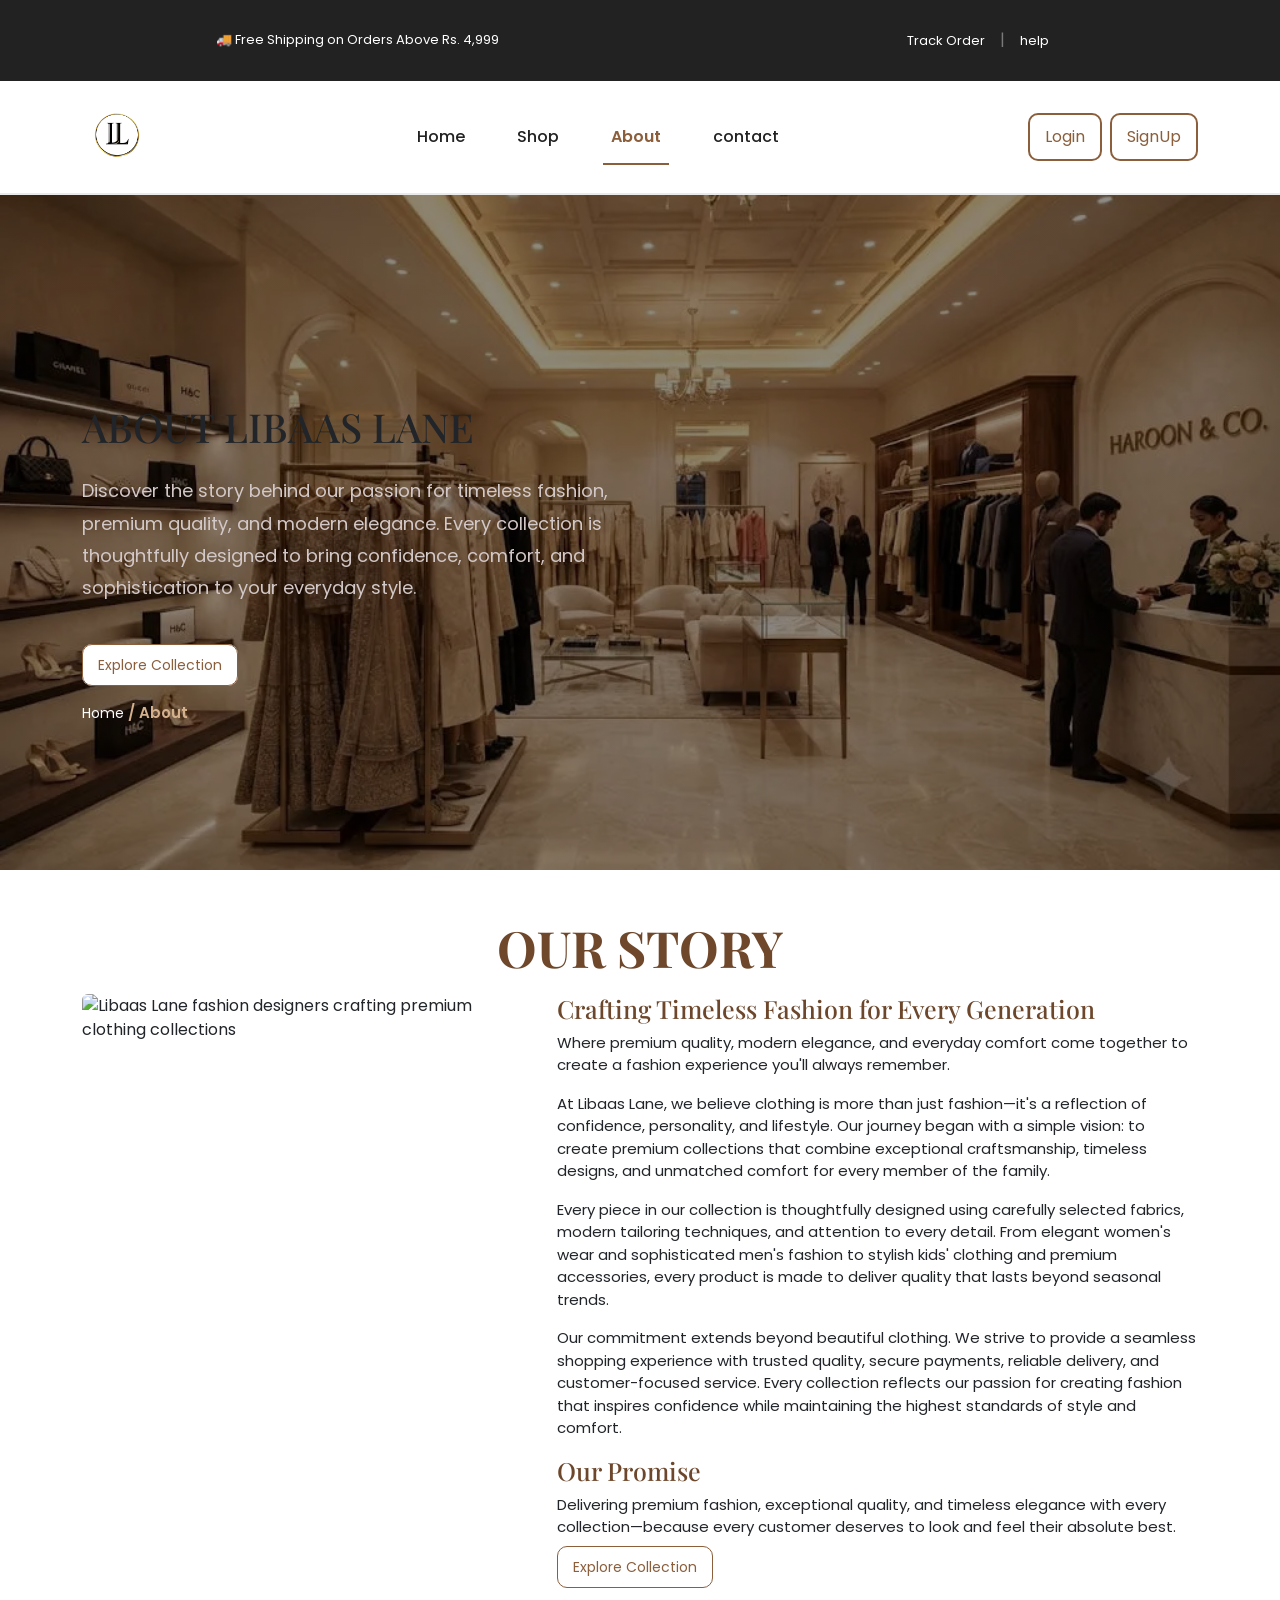
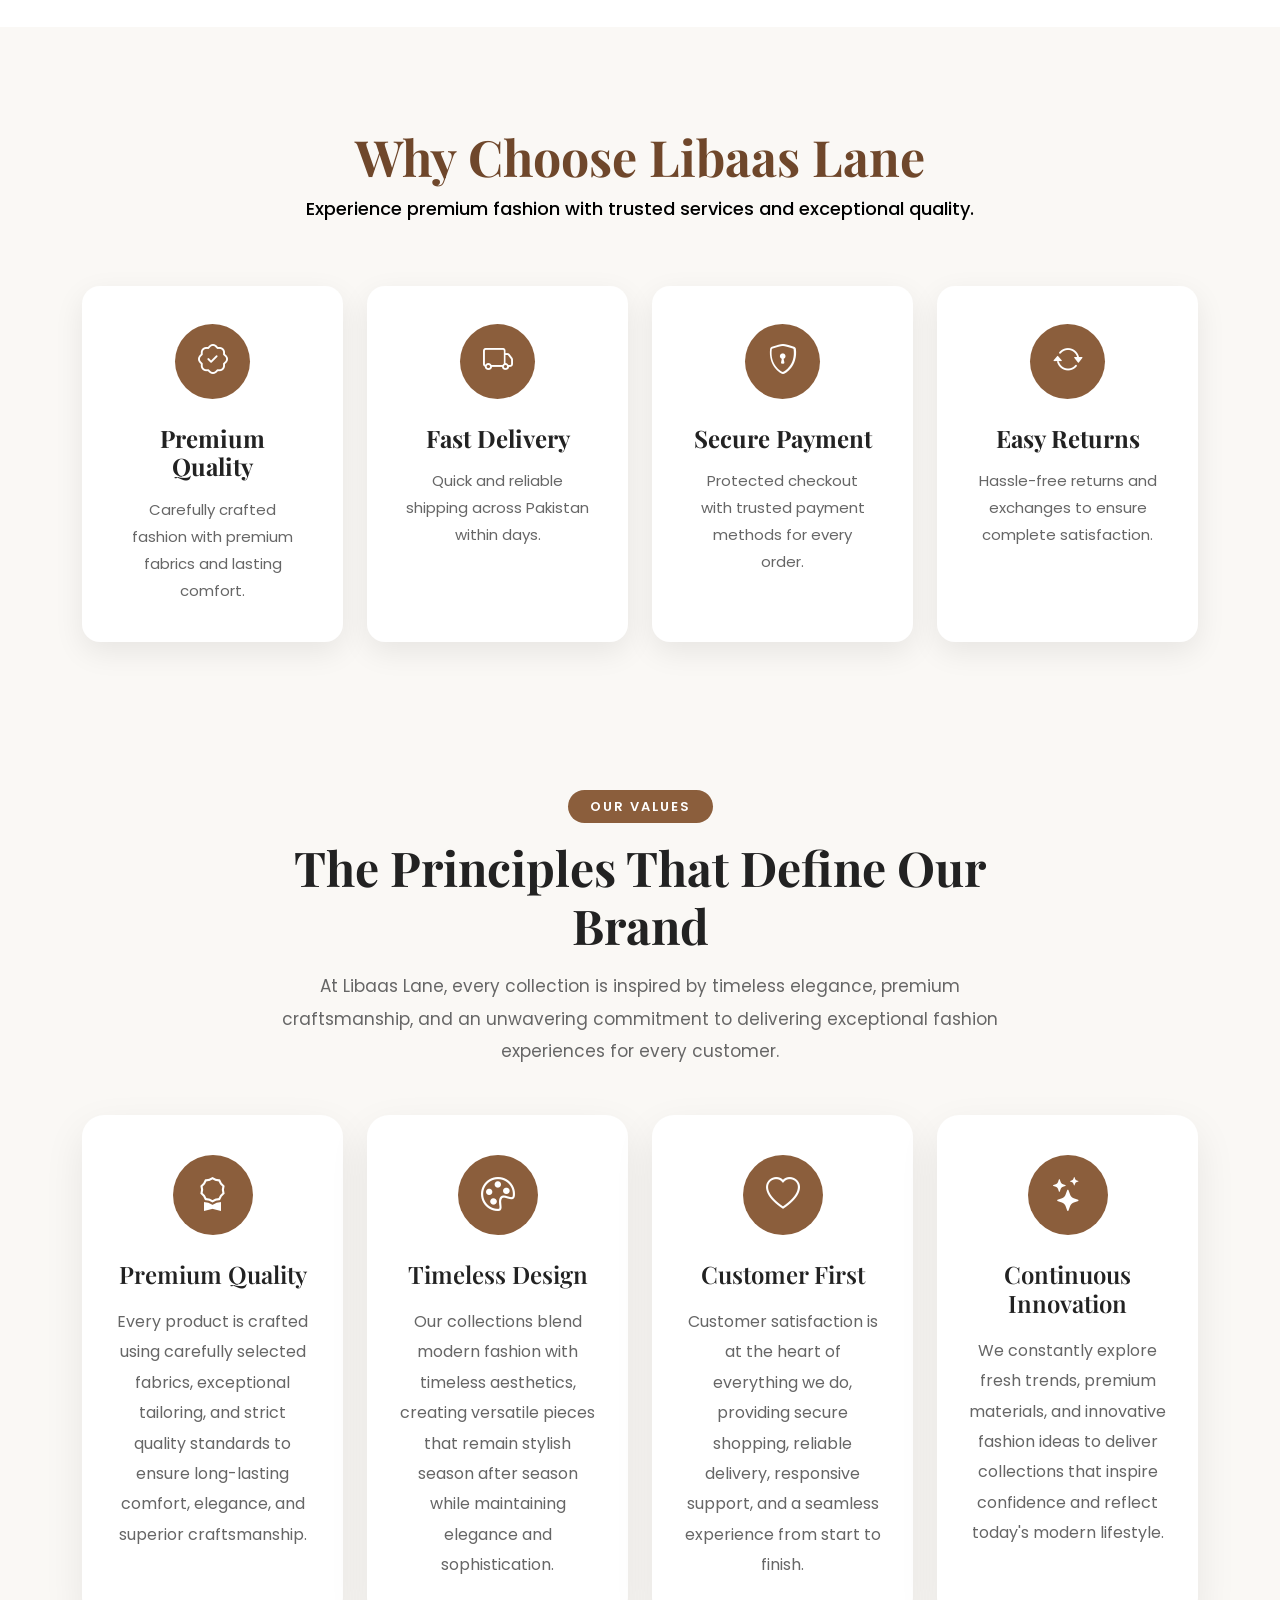
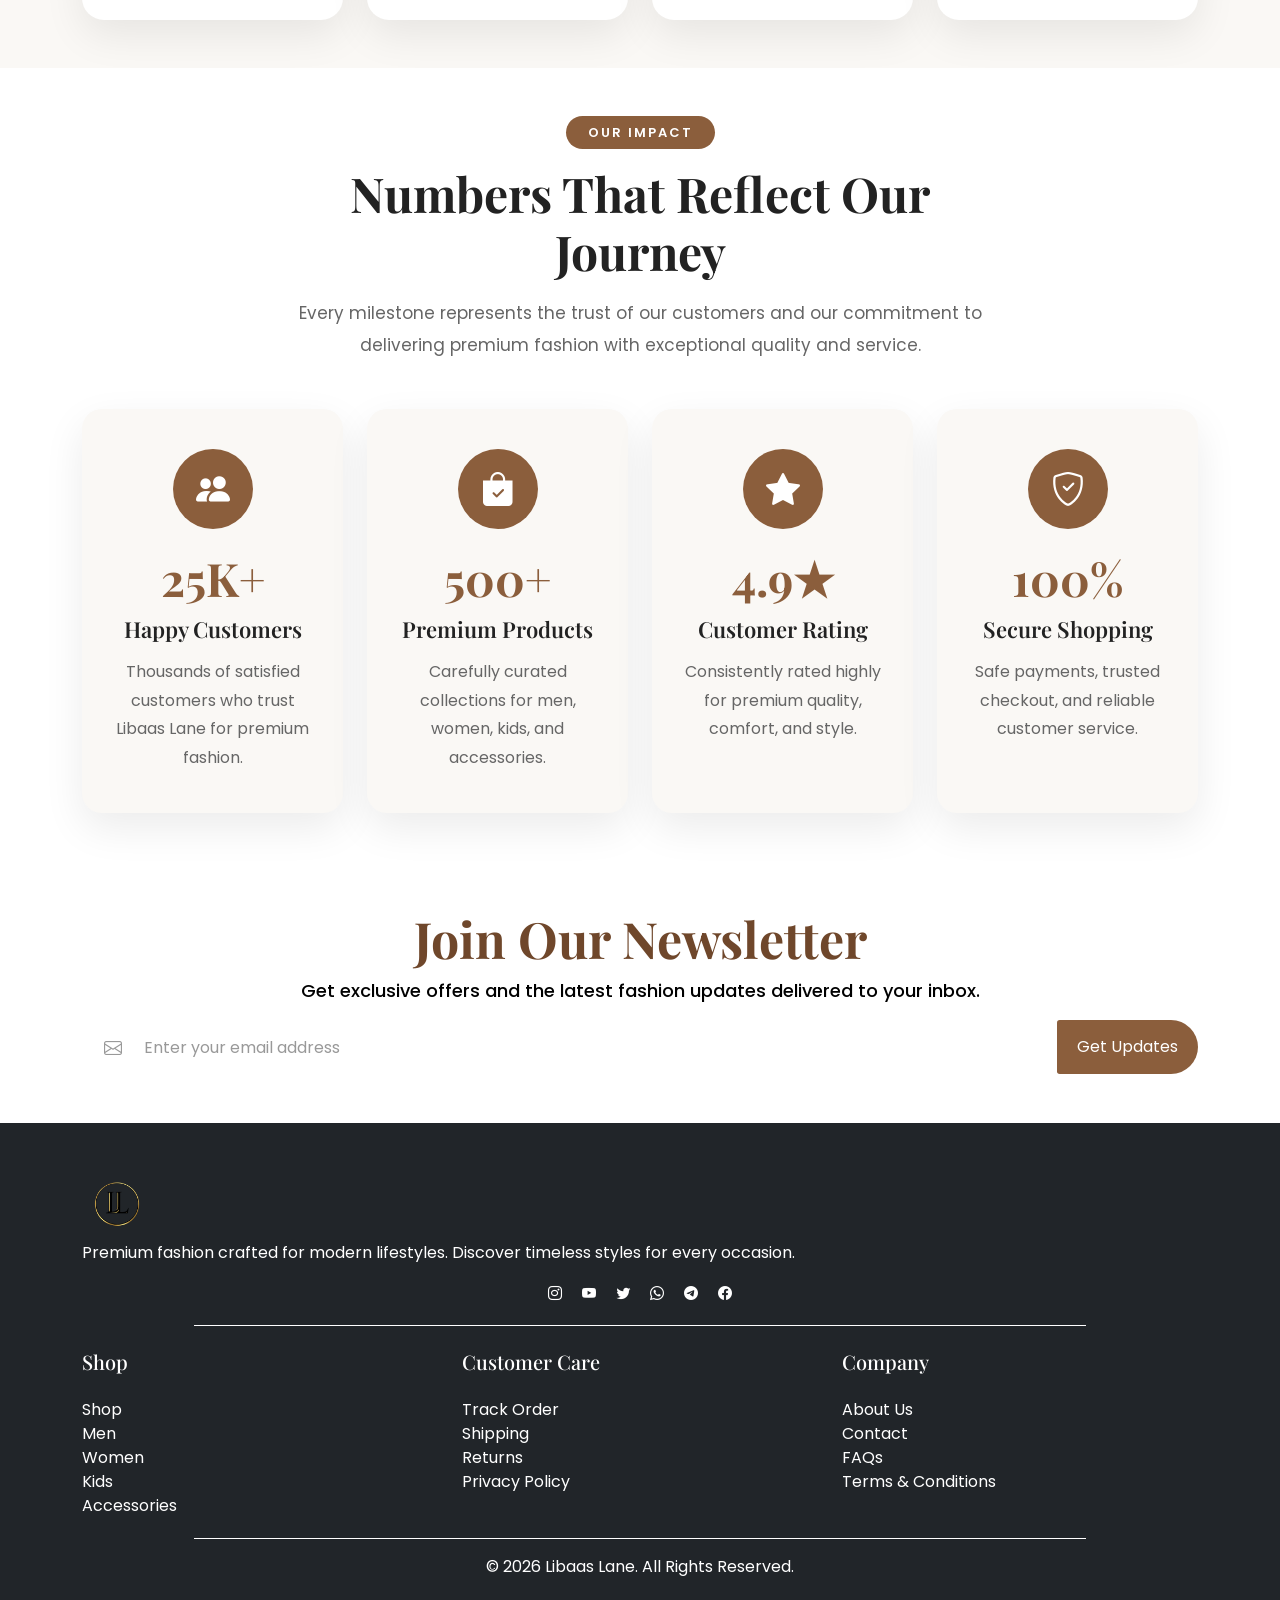
==== commit 1ef914ed: "Update about.html" ====
--- a/about.html
+++ b/about.html
@@ -536,12 +536,12 @@
                         Discover timeless styles for every occasion.</p>
                 </div>
                 <div class="col-12 text-center">
-                    <i class="bi bi-instagram text-white mx-2" aria-hidden="true"></i>
-                    <i class="bi bi-youtube text-white mx-2" aria-hidden="true"></i>
-                    <i class="bi bi-twitter text-white mx-2" aria-hidden="true"></i>
-                    <i class="bi bi-whatsapp text-white mx-2" aria-hidden="true"></i>
-                    <i class="bi bi-telegram text-white mx-2" aria-hidden="true"></i>
-                    <i class="bi bi-facebook text-white mx-2" aria-hidden="true"></i>
+   <a href=""><i class="bi bi-instagram text-white mx-2" aria-hidden="true"></i></a>
+                    <a href=""><i class="bi bi-youtube text-white mx-2" aria-hidden="true"></i></a>
+                    <a href=""><i class="bi bi-twitter text-white mx-2" aria-hidden="true"></i></a>
+                    <a href="https://wa.me923114143566"><i class="bi bi-whatsapp text-white mx-2" aria-hidden="true"></i></a>
+                    <a href=""><i class="bi bi-telegram text-white mx-2" aria-hidden="true"></i></a>
+                    <a href=""><i class="bi bi-facebook text-white mx-2" aria-hidden="true"></i></a>
                 </div>
 
             </div>
@@ -736,4 +736,4 @@
     <script defer src="jquery.js"></script>
 </body>
 
-</html>+</html>
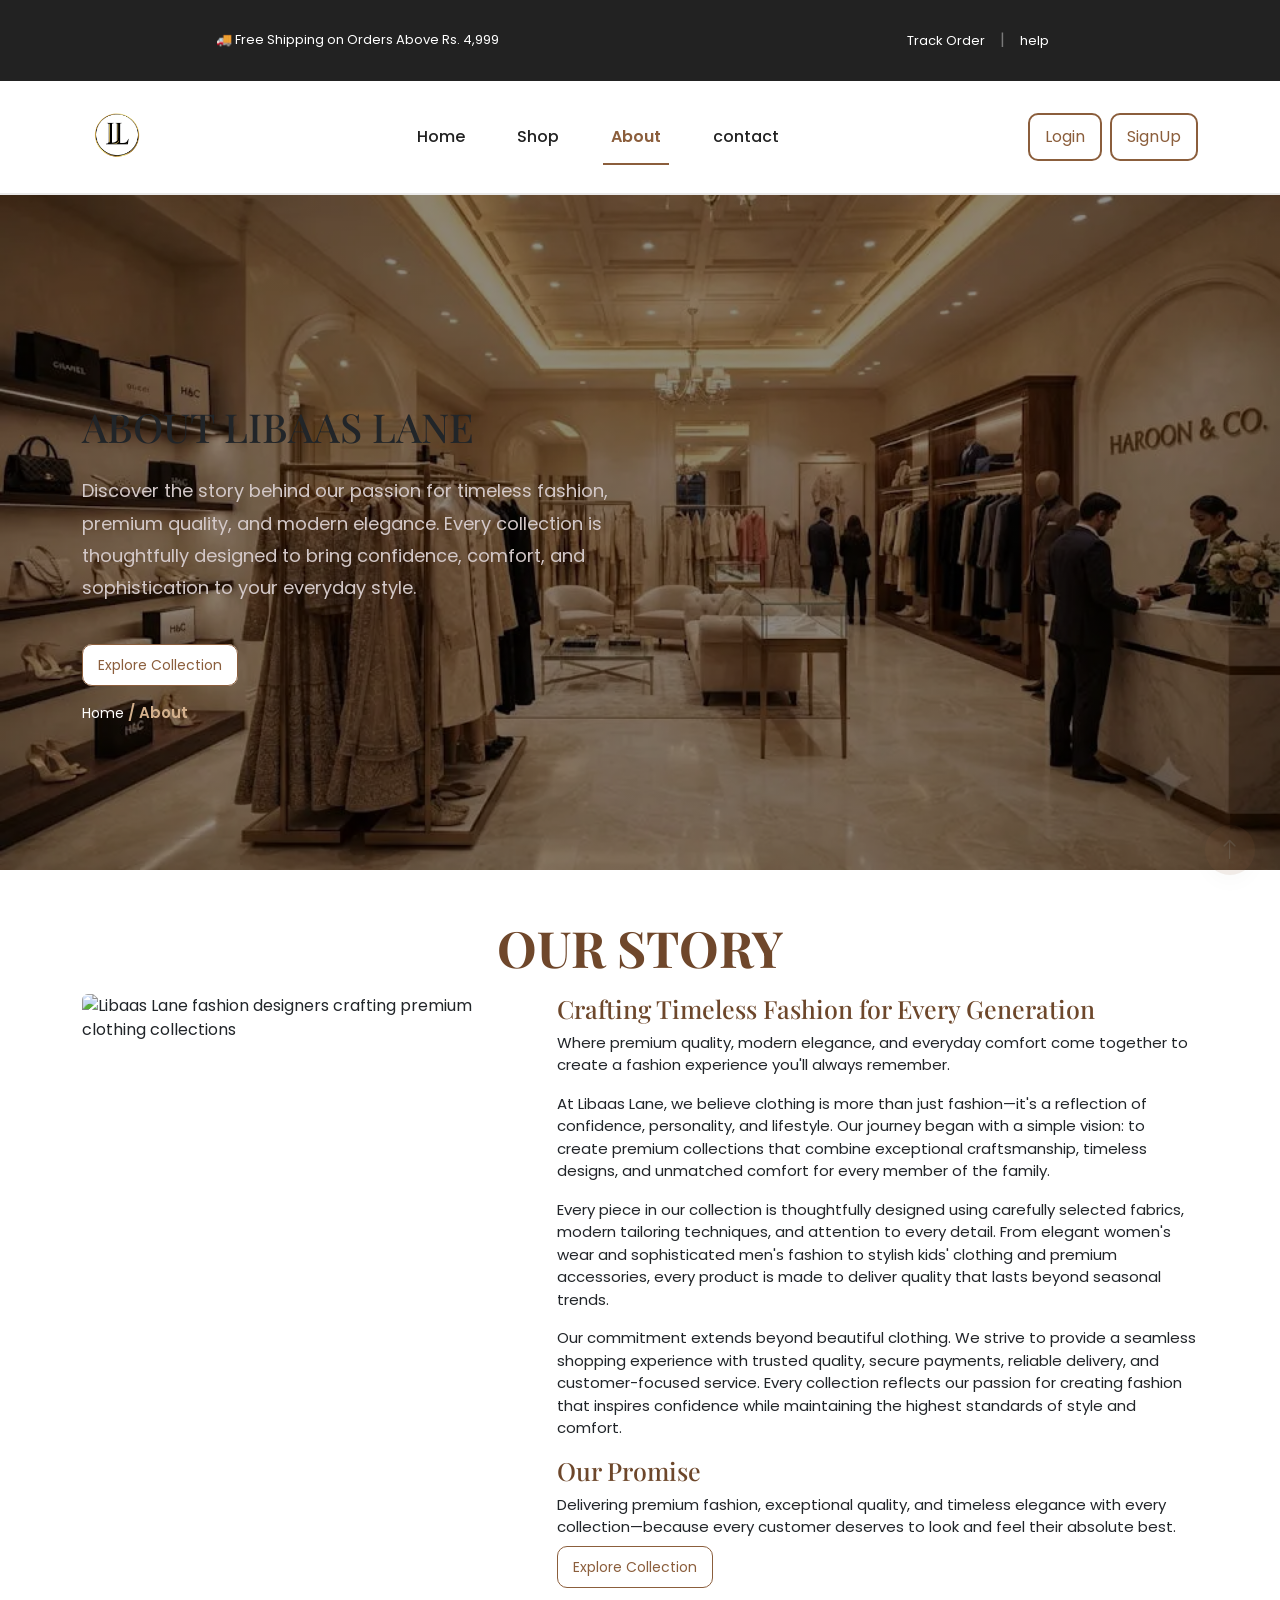
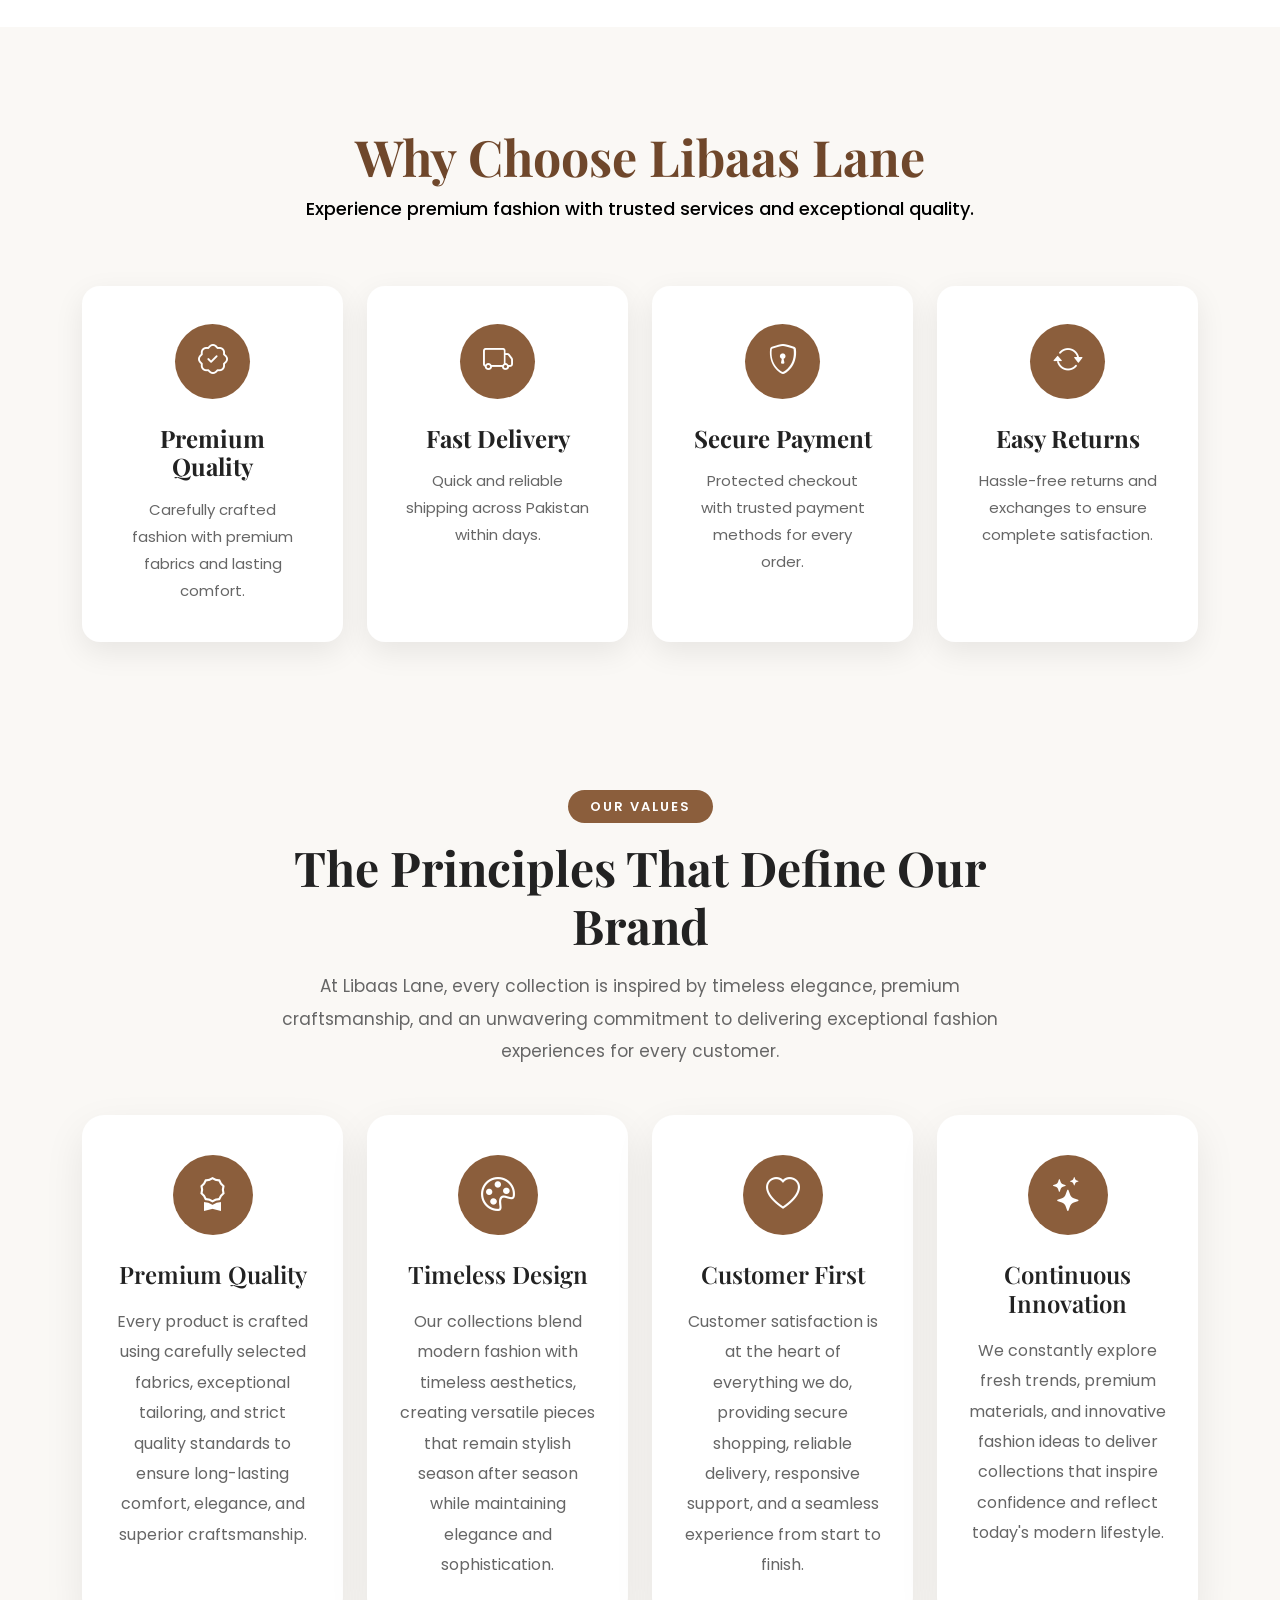
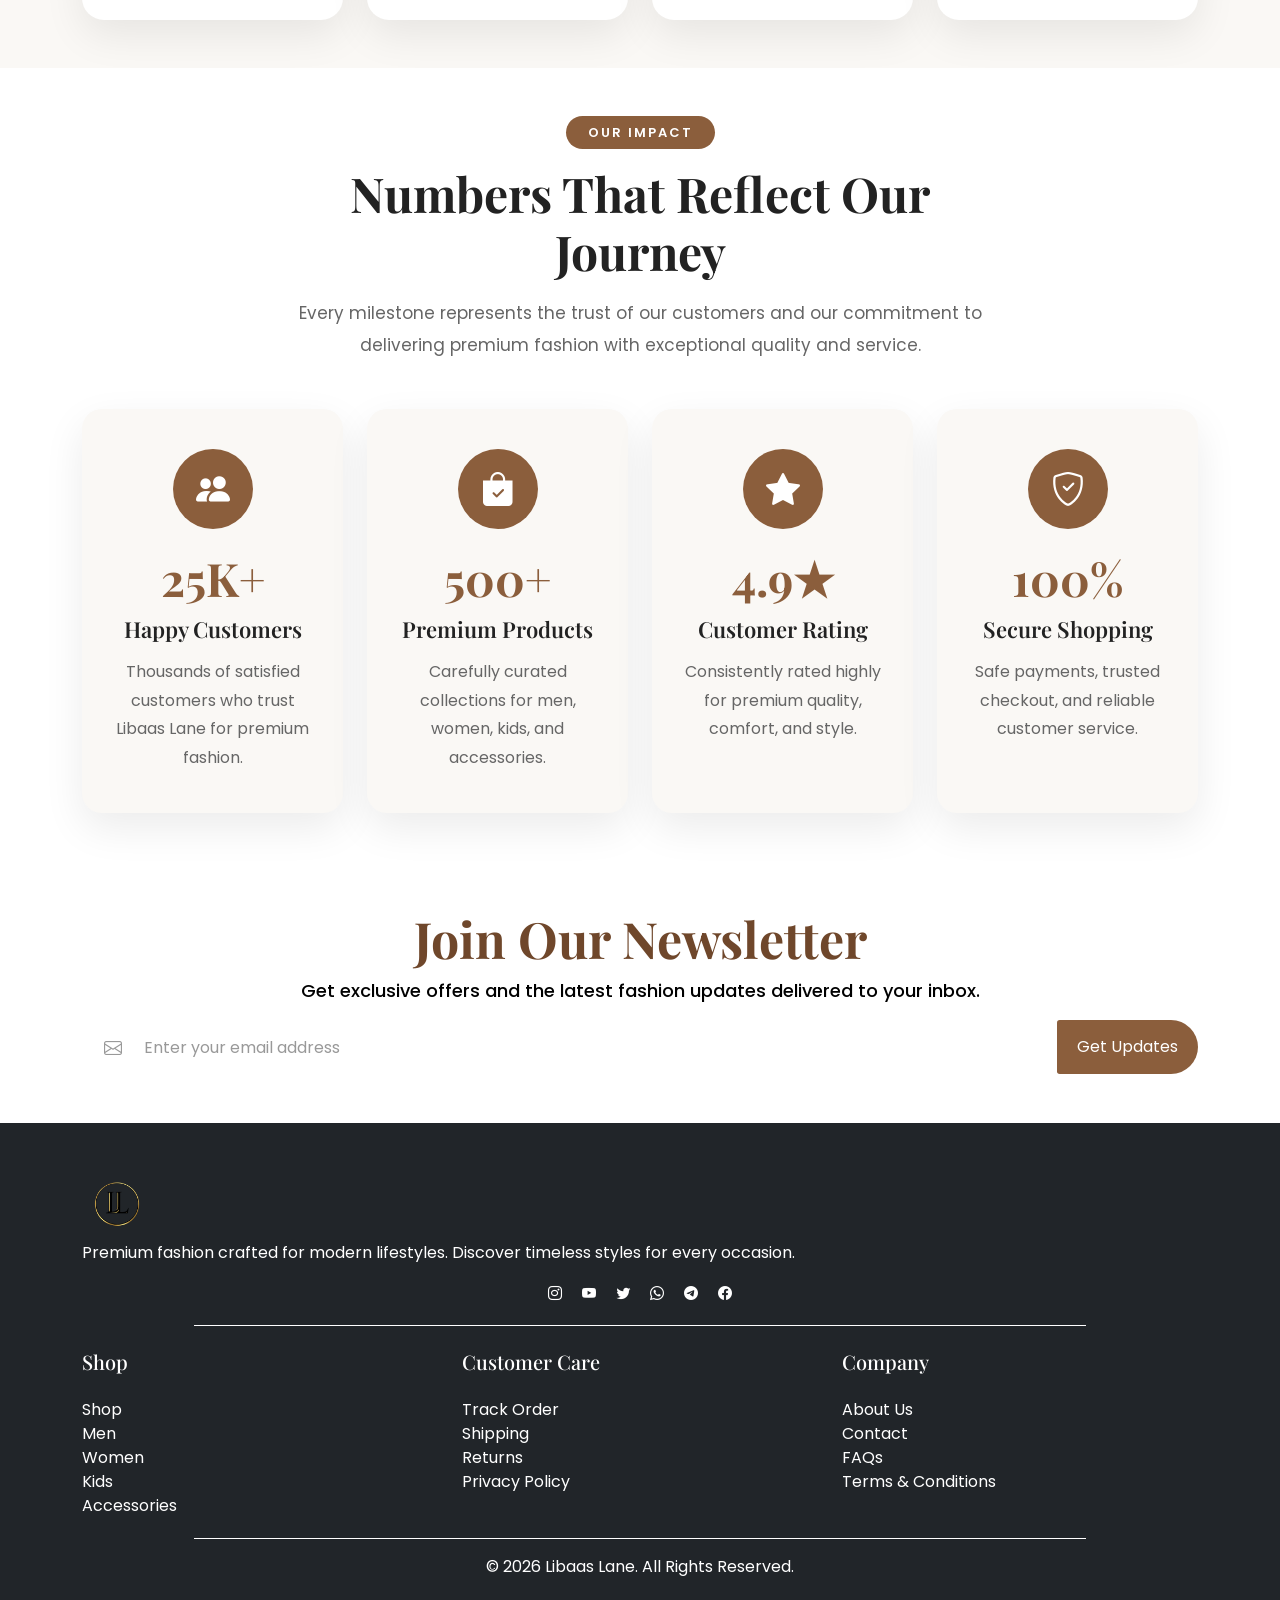
==== commit aa0a614e: "Update about.html" ====
--- a/about.html
+++ b/about.html
@@ -8,7 +8,7 @@
     <meta name="description"
         content="Learn the story behind Libaas Lane - our commitment to premium quality, timeless design, and exceptional fashion for men, women, and kids.">
     <meta name="robots" content="index, follow">
-    <link rel="canonical" href="https://www.libaaslane.com/about.html">
+    <link rel="canonical" href="https://sufyangammerking-art.github.io/Libaas-Lane/about.html">
 
     <!-- Open Graph -->
     <meta property="og:type" content="website">
@@ -16,15 +16,15 @@
     <meta property="og:title" content="About Us | Libaas Lane - Premium Fashion Story">
     <meta property="og:description"
         content="Learn the story behind Libaas Lane - our commitment to premium quality, timeless design, and exceptional fashion for men, women, and kids.">
-    <meta property="og:url" content="https://www.libaaslane.com/about.html">
-    <meta property="og:image" content="https://www.libaaslane.com/images/about-story.jpg">
+    <meta property="og:url" content="https://sufyangammerking-art.github.io/Libaas-Lane/about.html">
+    <meta property="og:image" content="https://sufyangammerking-art.github.io/Libaas-Lane/images/about-story.jpg">
 
     <!-- Twitter Card -->
     <meta name="twitter:card" content="summary_large_image">
     <meta name="twitter:title" content="About Us | Libaas Lane - Premium Fashion Story">
     <meta name="twitter:description"
         content="Learn the story behind Libaas Lane - our commitment to premium quality, timeless design, and exceptional fashion.">
-    <meta name="twitter:image" content="https://www.libaaslane.com/images/about-story.jpg">
+    <meta name="twitter:image" content="https://sufyangammerking-art.github.io/Libaas-Lane/images/about-story.jpg">
 
     <meta name="theme-color" content="#8B5E3C">
 
@@ -59,8 +59,8 @@
       "@context": "https://schema.org",
       "@type": "BreadcrumbList",
       "itemListElement": [
-        { "@type": "ListItem", "position": 1, "name": "Home", "item": "https://www.libaaslane.com/index.html" },
-        { "@type": "ListItem", "position": 2, "name": "About", "item": "https://www.libaaslane.com/about.html" }
+        { "@type": "ListItem", "position": 1, "name": "Home", "item": "https://sufyangammerking-art.github.io/Libaas-Lane/index.html" },
+        { "@type": "ListItem", "position": 2, "name": "About", "item": "https://sufyangammerking-art.github.io/Libaas-Lane/about.html" }
       ]
     }
     </script>
@@ -539,7 +539,7 @@
    <a href=""><i class="bi bi-instagram text-white mx-2" aria-hidden="true"></i></a>
                     <a href=""><i class="bi bi-youtube text-white mx-2" aria-hidden="true"></i></a>
                     <a href=""><i class="bi bi-twitter text-white mx-2" aria-hidden="true"></i></a>
-                    <a href="https://wa.me923114143566"><i class="bi bi-whatsapp text-white mx-2" aria-hidden="true"></i></a>
+                    <a href="https://wa.me/923114143566"><i class="bi bi-whatsapp text-white mx-2" aria-hidden="true"></i></a>
                     <a href=""><i class="bi bi-telegram text-white mx-2" aria-hidden="true"></i></a>
                     <a href=""><i class="bi bi-facebook text-white mx-2" aria-hidden="true"></i></a>
                 </div>
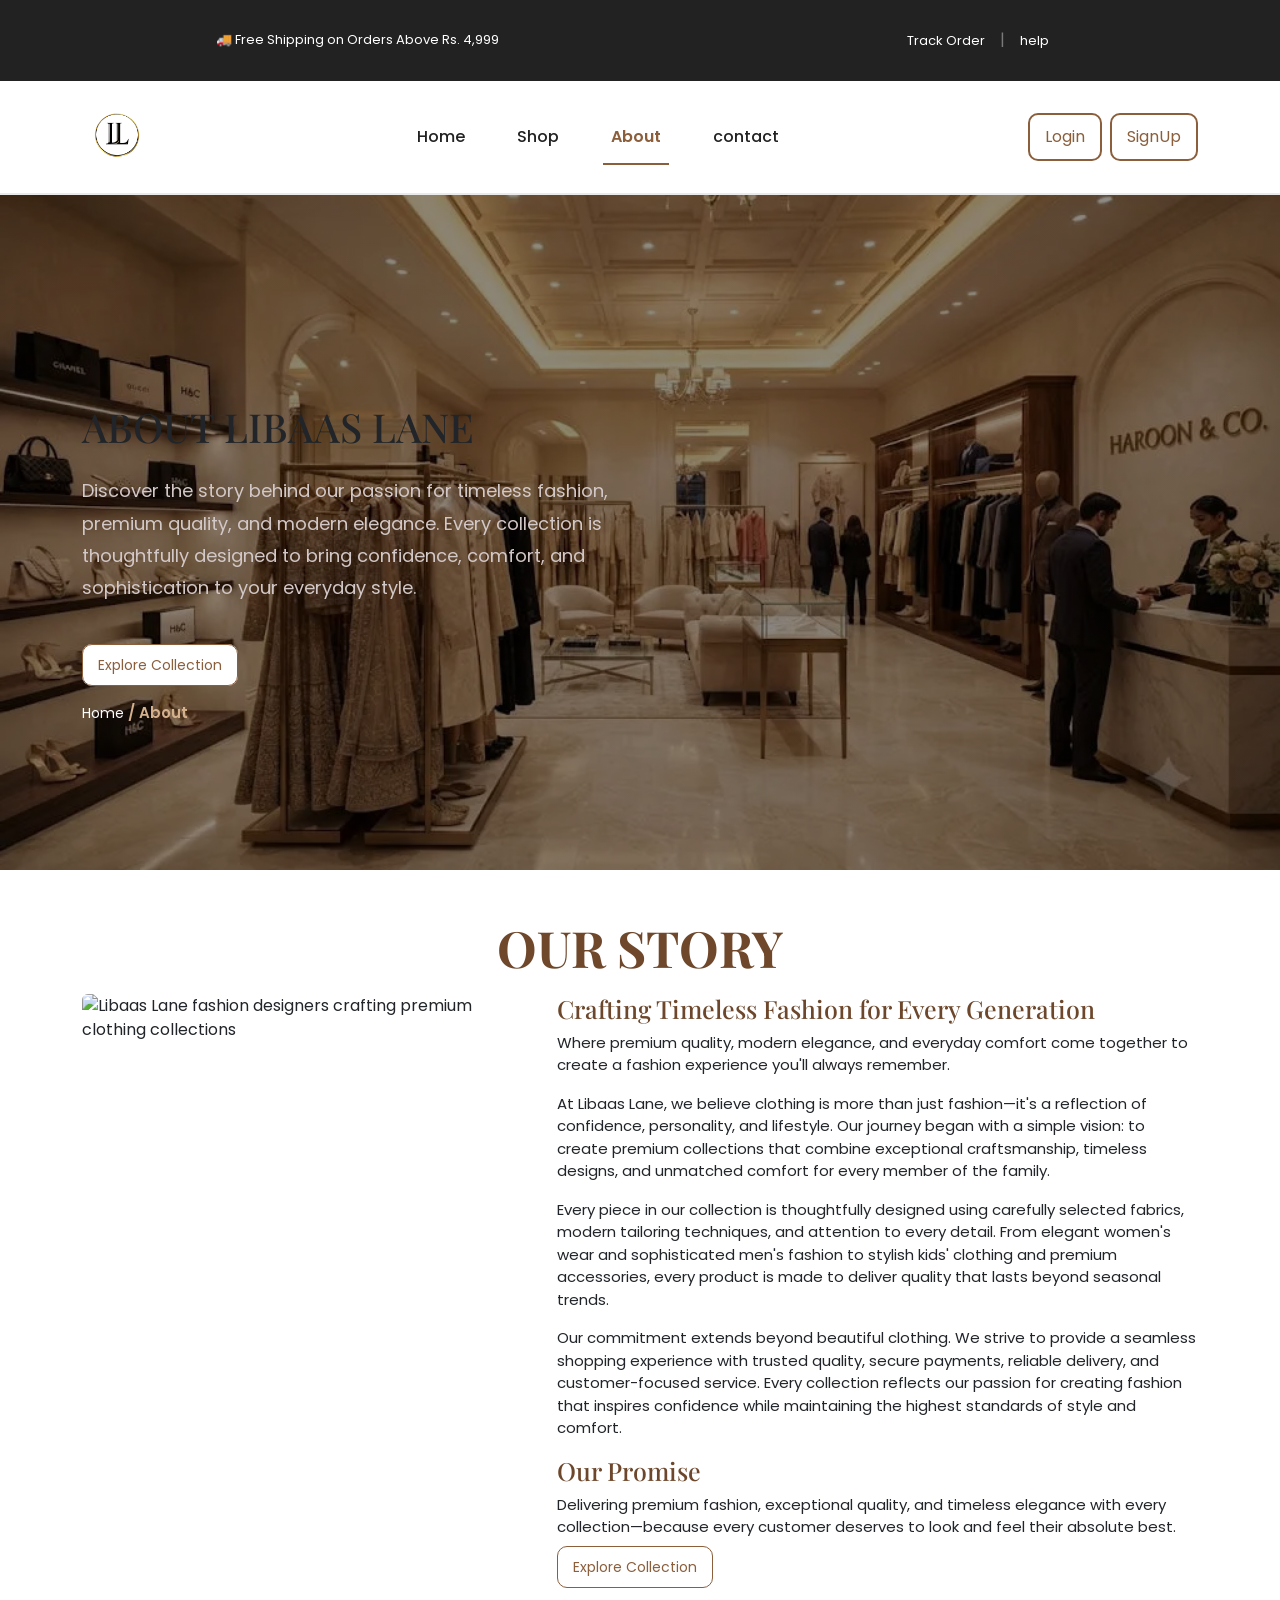
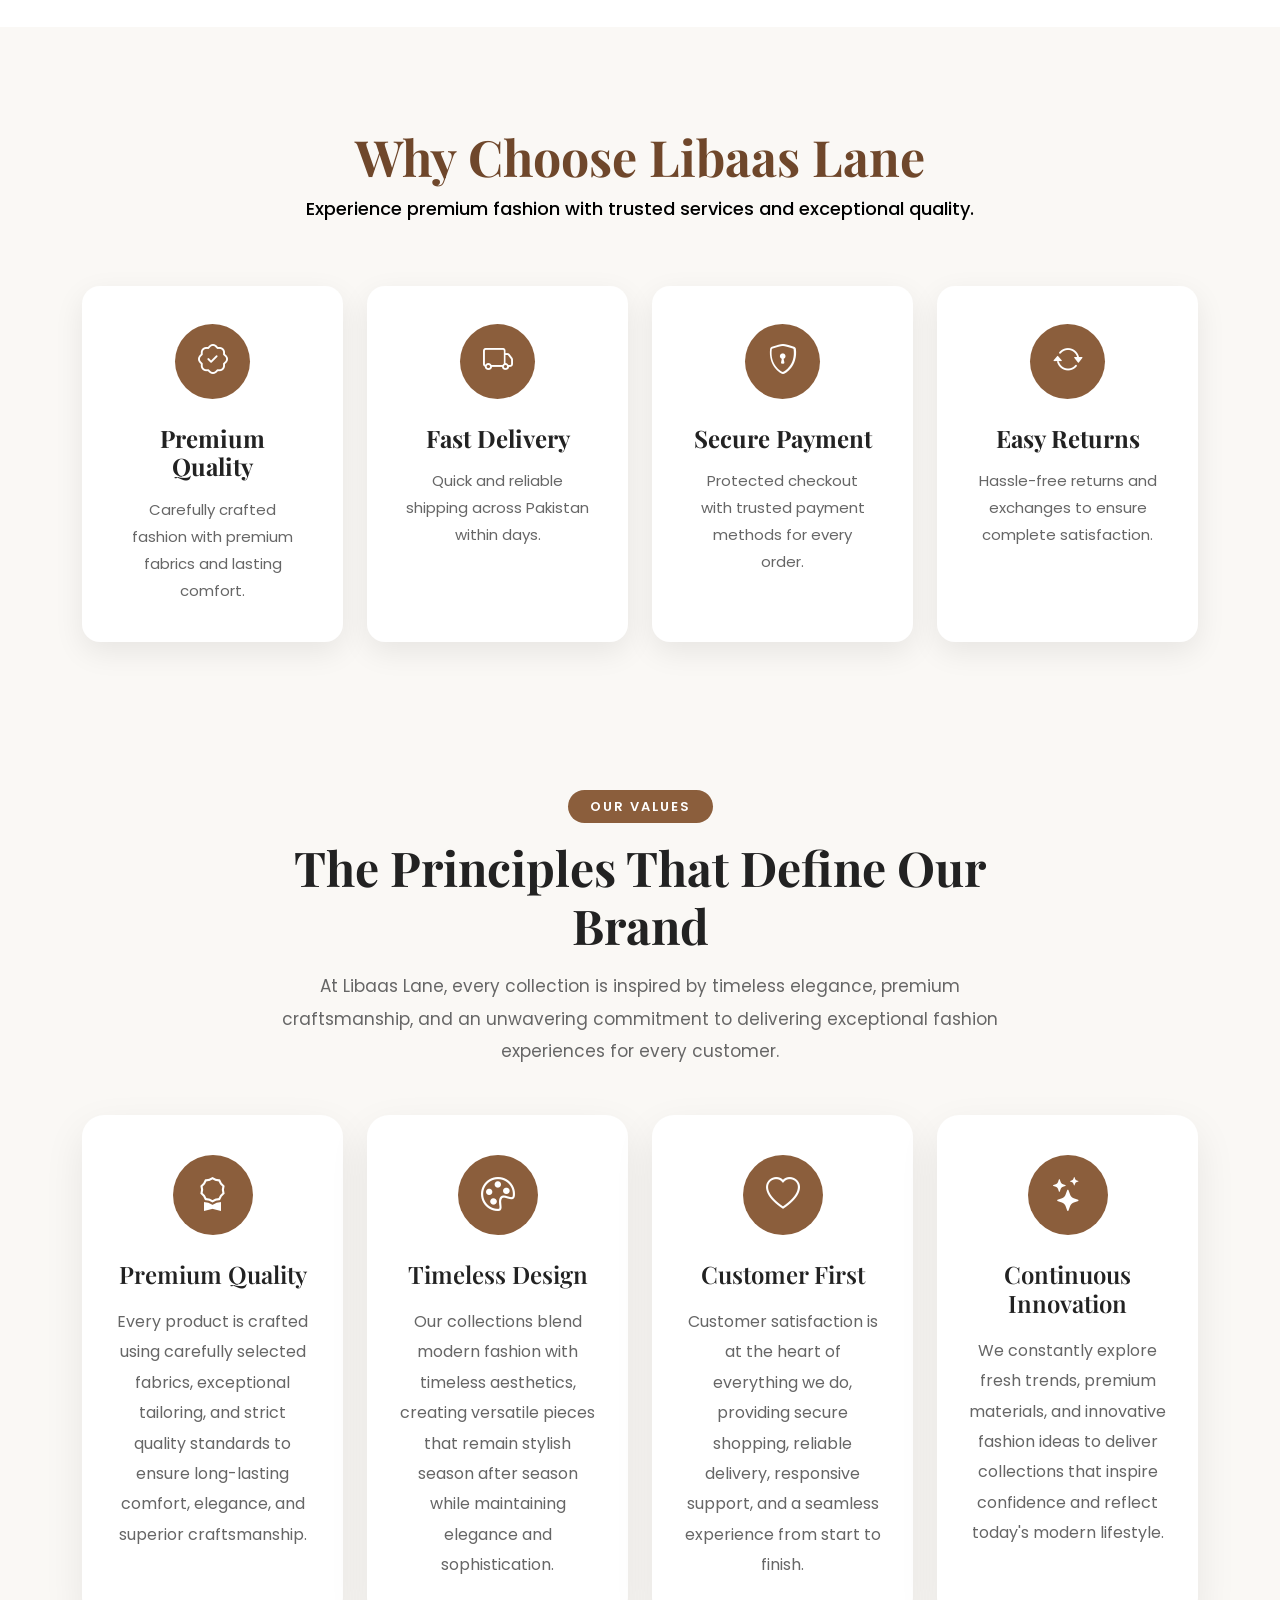
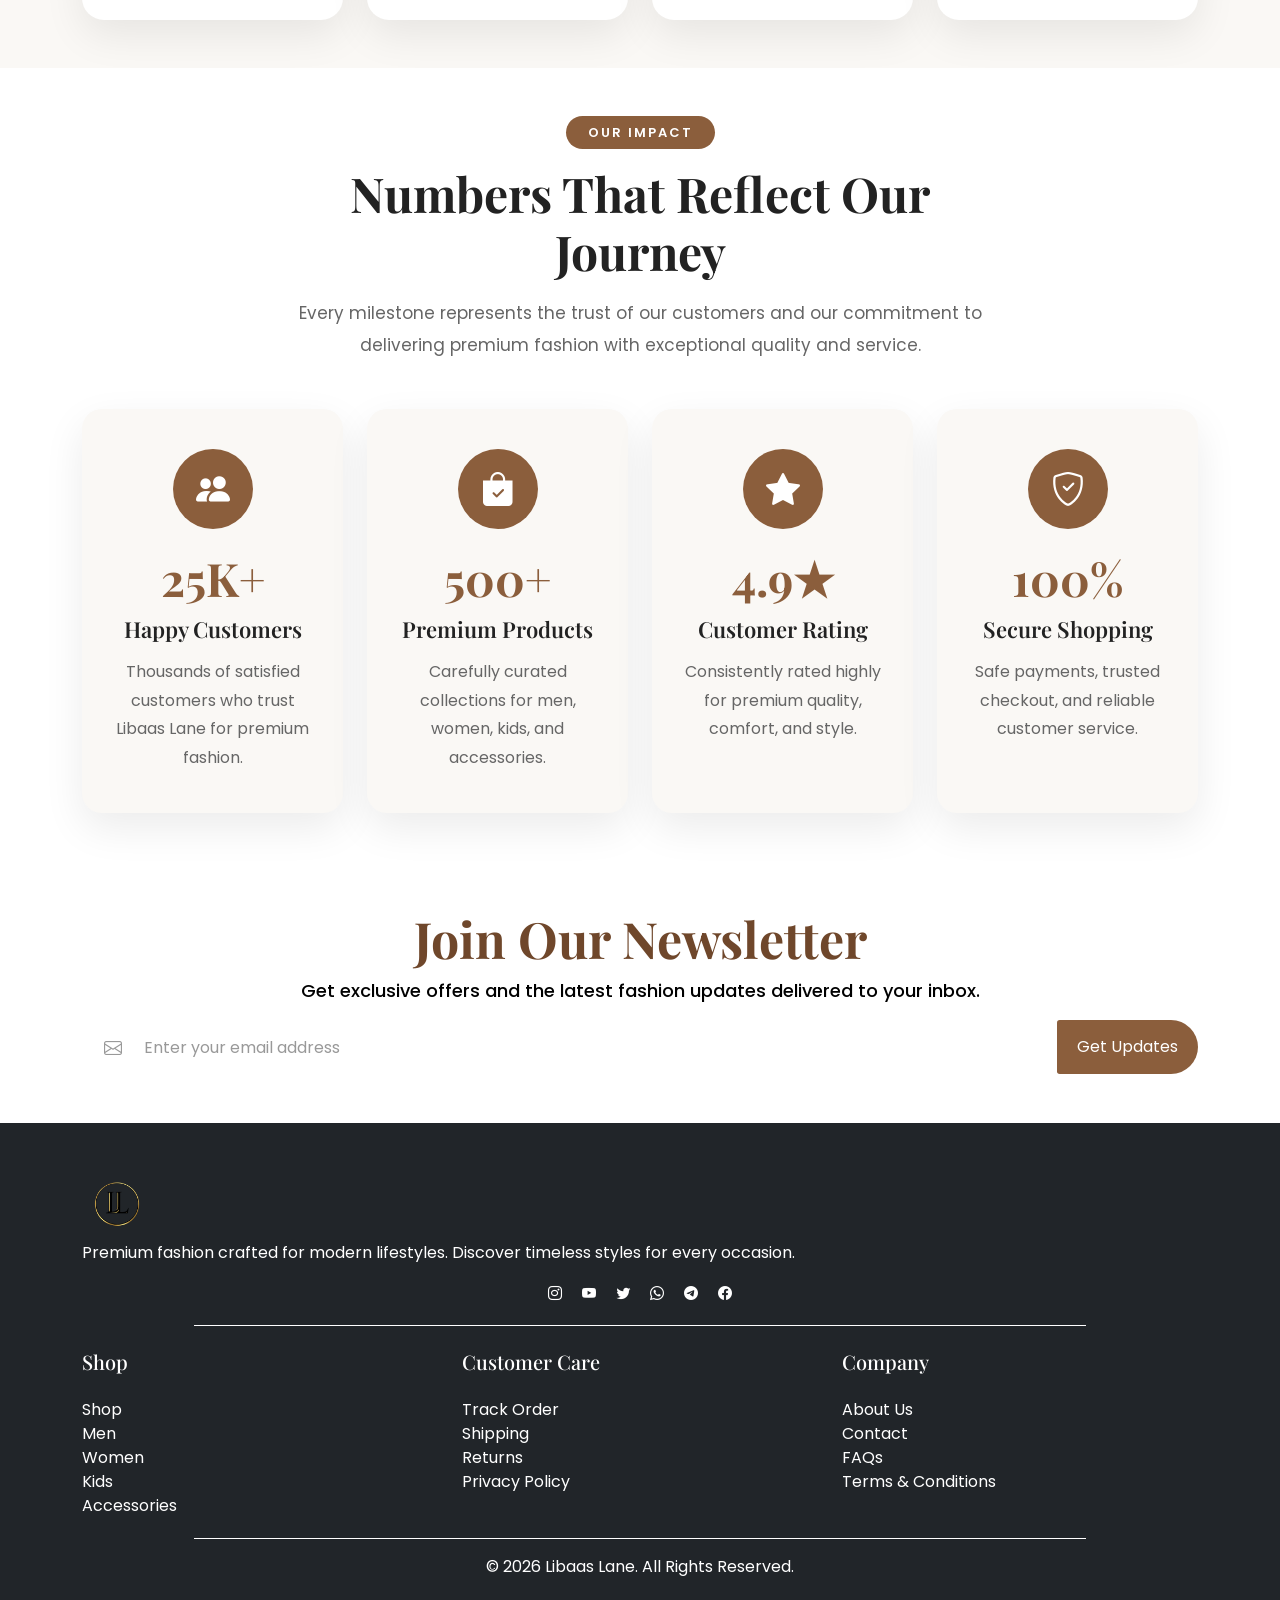
==== commit 82f13a32: "Update about.html" ====
--- a/about.html
+++ b/about.html
@@ -67,7 +67,7 @@
 </head>
 
 <body>
-    <header>
+    <header class="position-sticky top-0"> 
         <div class="container-fluid topbar">
             <div class="row">
                 <div class="col-12">
--- a/css/style.css
+++ b/css/style.css
@@ -4,6 +4,7 @@
 html{scrollbar-width:thin;scrollbar-color:#8B5E3C #ffff}
 ::-webkit-scrollbar-thumb{color:#8B5E3C;border-radius:20px}
 body{font-family:'Poppins',sans-serif;overflow-x:hidden;width:100%}
+header{z-index: 1055 !important;}
 .topbar{background-color:#222222;color:white;padding:15px 20px}
 .topbar a{color:white;text-decoration:none;transition:.35s ease;padding:0 15px;font-size:13px}
 .topbar p{margin-top:15px;font-size:13px}
@@ -281,4 +282,4 @@
     width:100%;
     border: 0;
     display:block;
-}img{max-width:100%;height:auto;}+}img{max-width:100%;height:auto;}
--- a/css/style.css
+++ b/css/style.css
@@ -4,6 +4,7 @@
 html{scrollbar-width:thin;scrollbar-color:#8B5E3C #ffff}
 ::-webkit-scrollbar-thumb{color:#8B5E3C;border-radius:20px}
 body{font-family:'Poppins',sans-serif;overflow-x:hidden;width:100%}
+header{z-index: 1055 !important;}
 .topbar{background-color:#222222;color:white;padding:15px 20px}
 .topbar a{color:white;text-decoration:none;transition:.35s ease;padding:0 15px;font-size:13px}
 .topbar p{margin-top:15px;font-size:13px}
@@ -281,4 +282,4 @@
     width:100%;
     border: 0;
     display:block;
-}img{max-width:100%;height:auto;}+}img{max-width:100%;height:auto;}
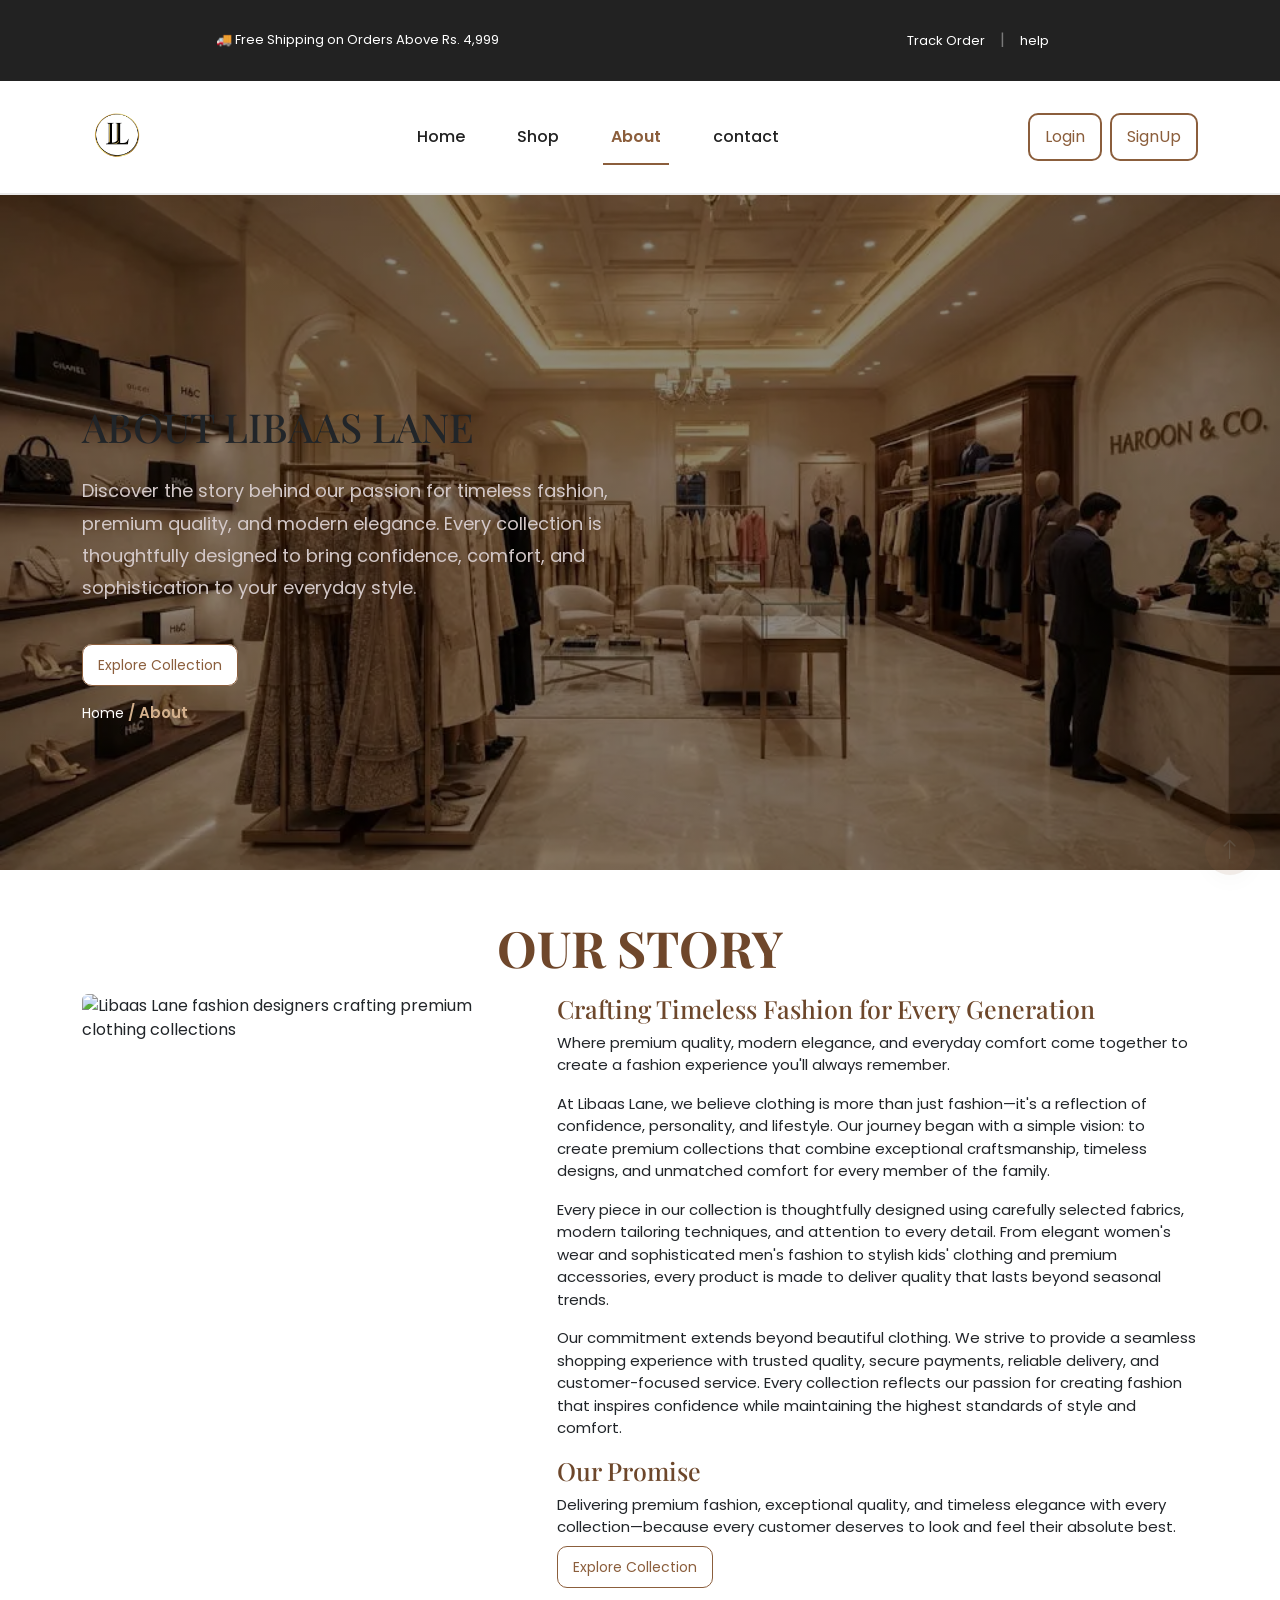
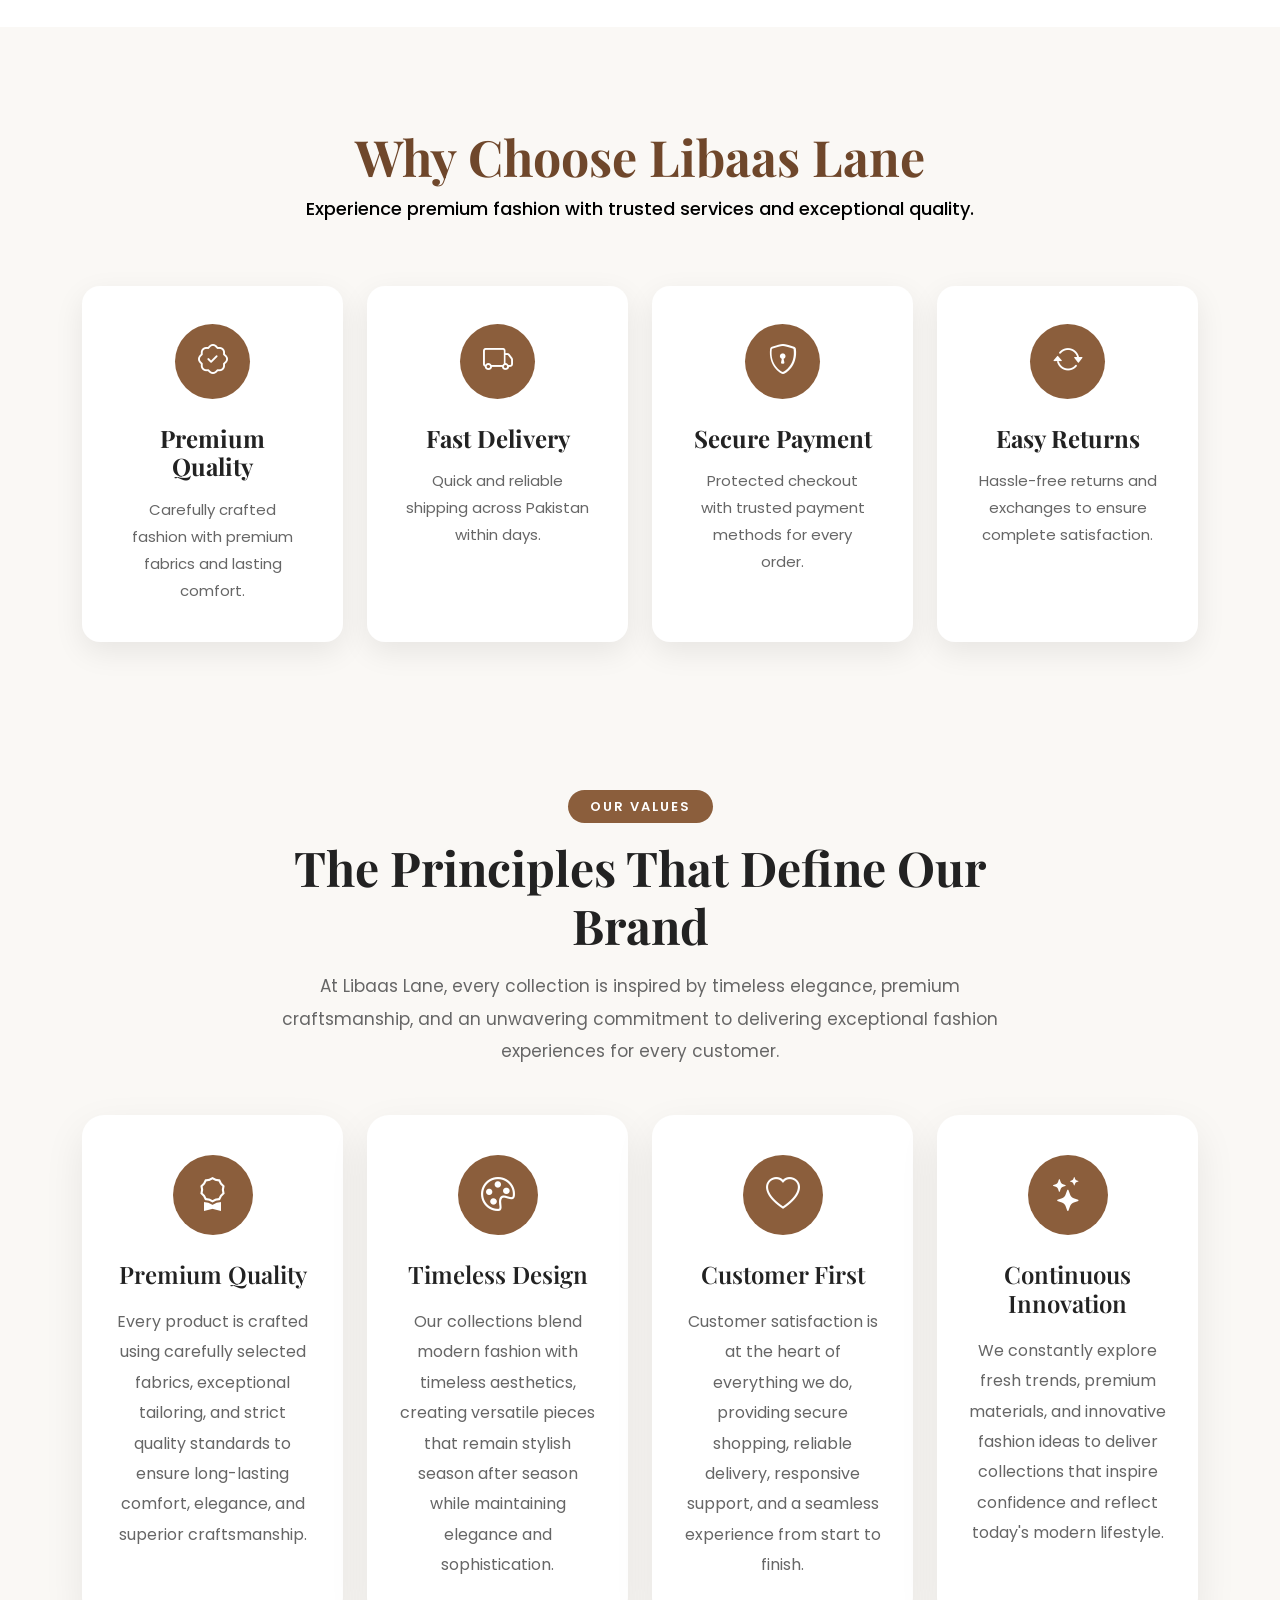
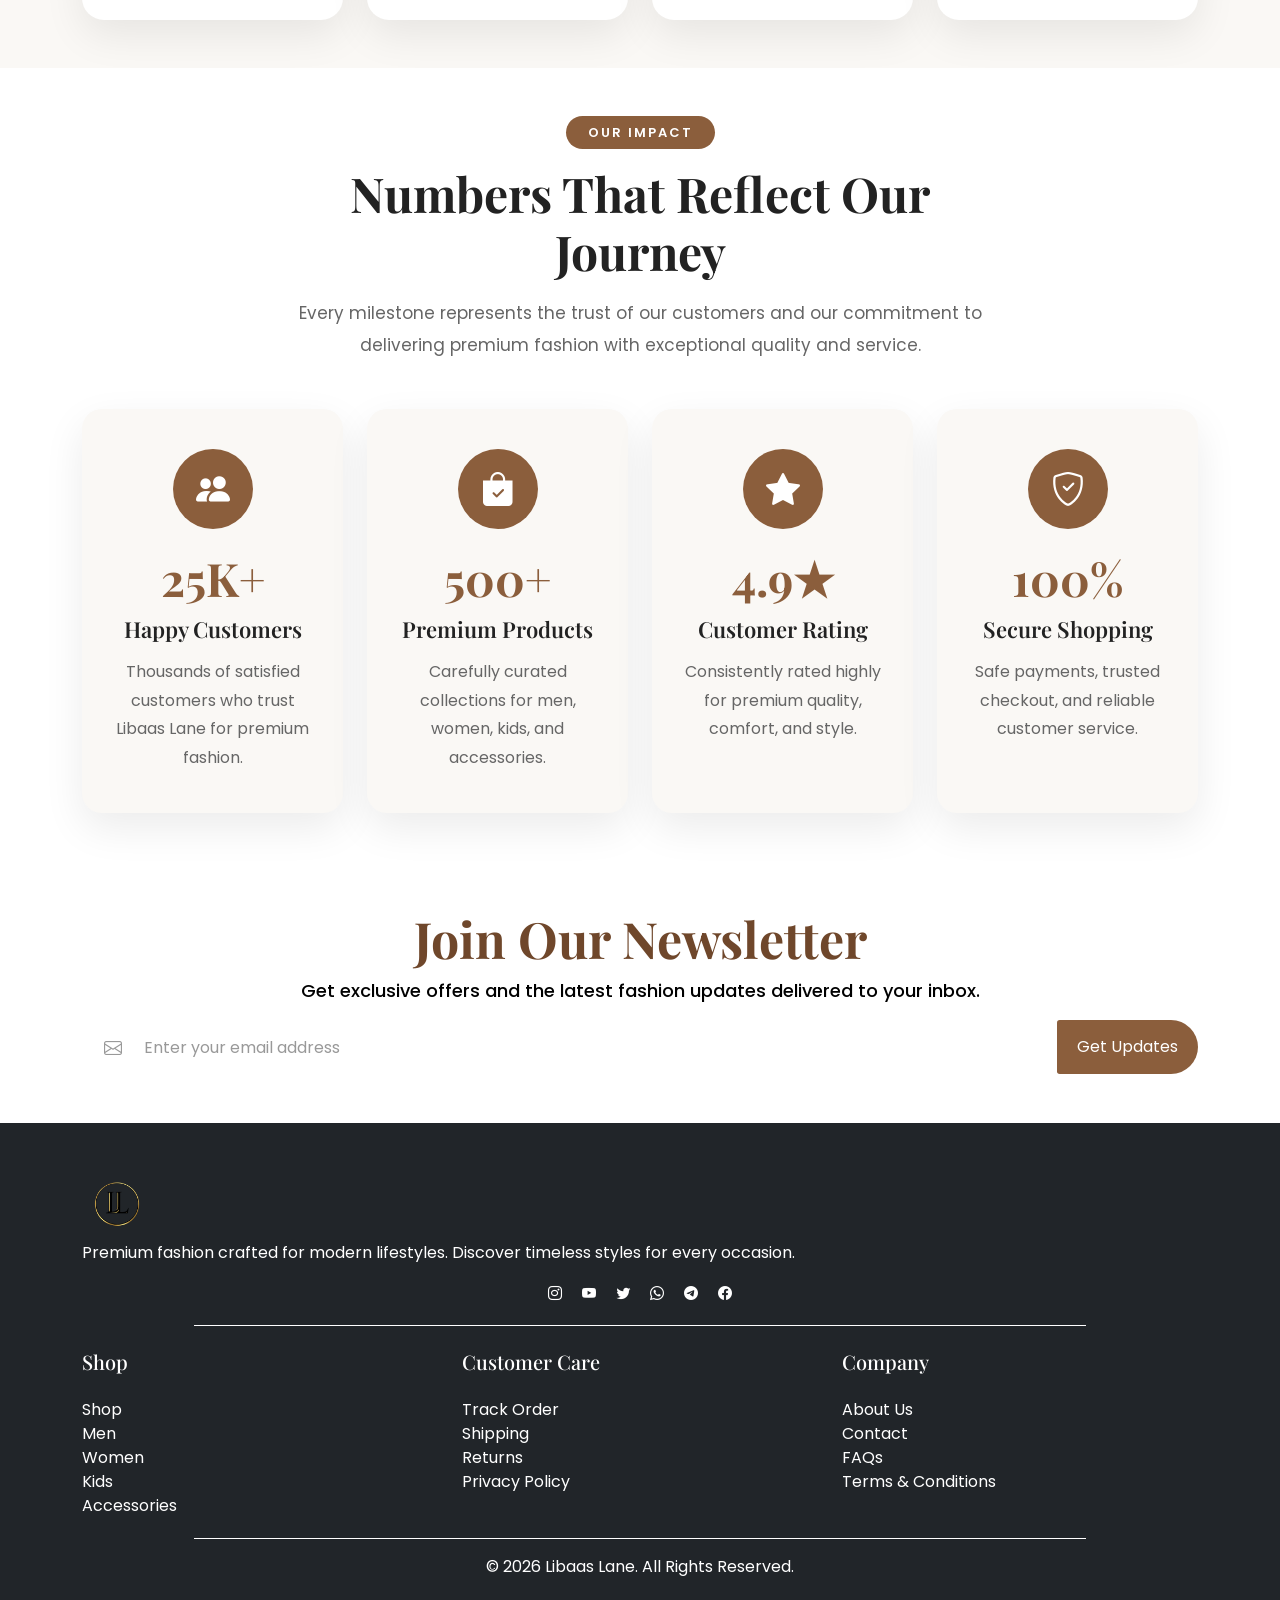
==== commit 7cf7840a: "Update about.html" ====
--- a/about.html
+++ b/about.html
@@ -121,7 +121,7 @@
                             elegance. Every collection is thoughtfully designed to bring confidence, comfort, and
                             sophistication to your everyday style.</p>
                         <div class="gap-4 mt-md-5 mb-lg-4">
-                            <a href="shop.html#products" class="excoll">Explore Collection</a>
+                            <a href="Shop.html#products" class="excoll">Explore Collection</a>
                         </div>
                         <div class="mt-3">
                             <a href="index.html" class="text-white">Home</a>
